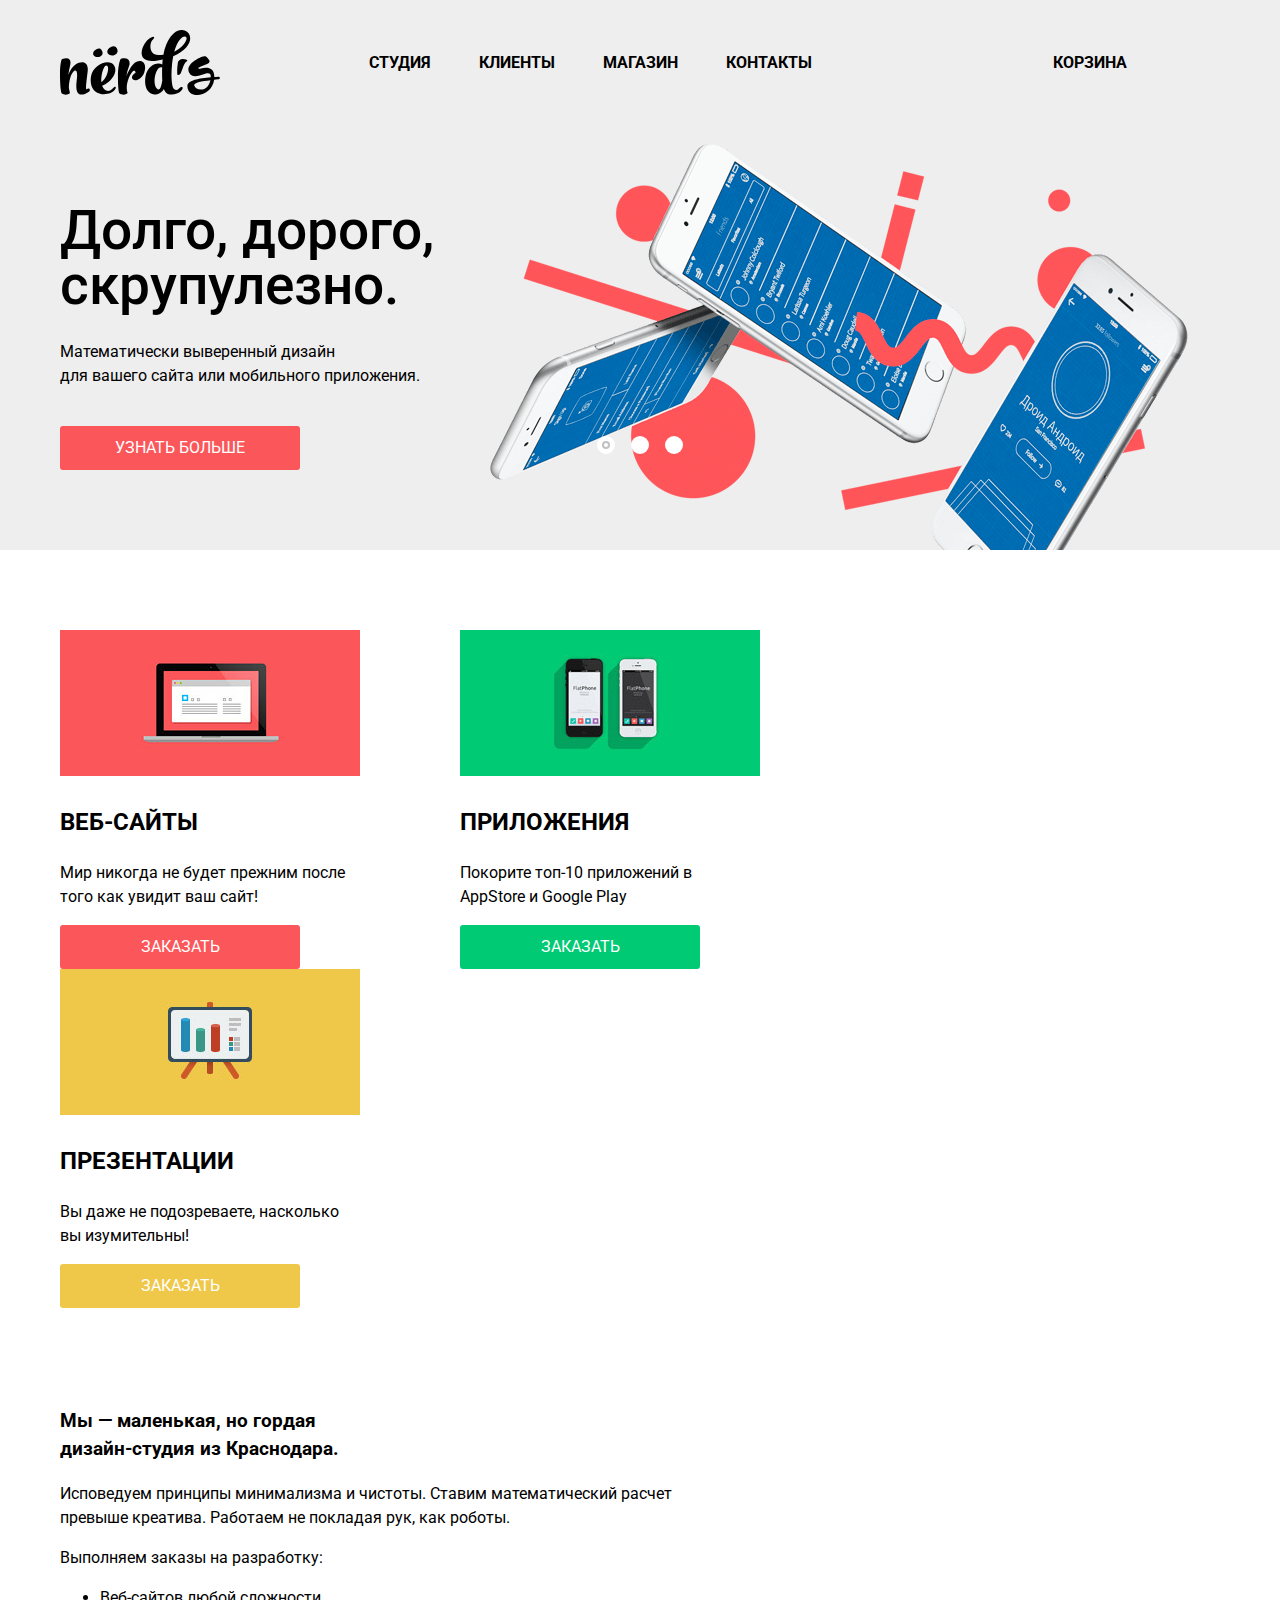
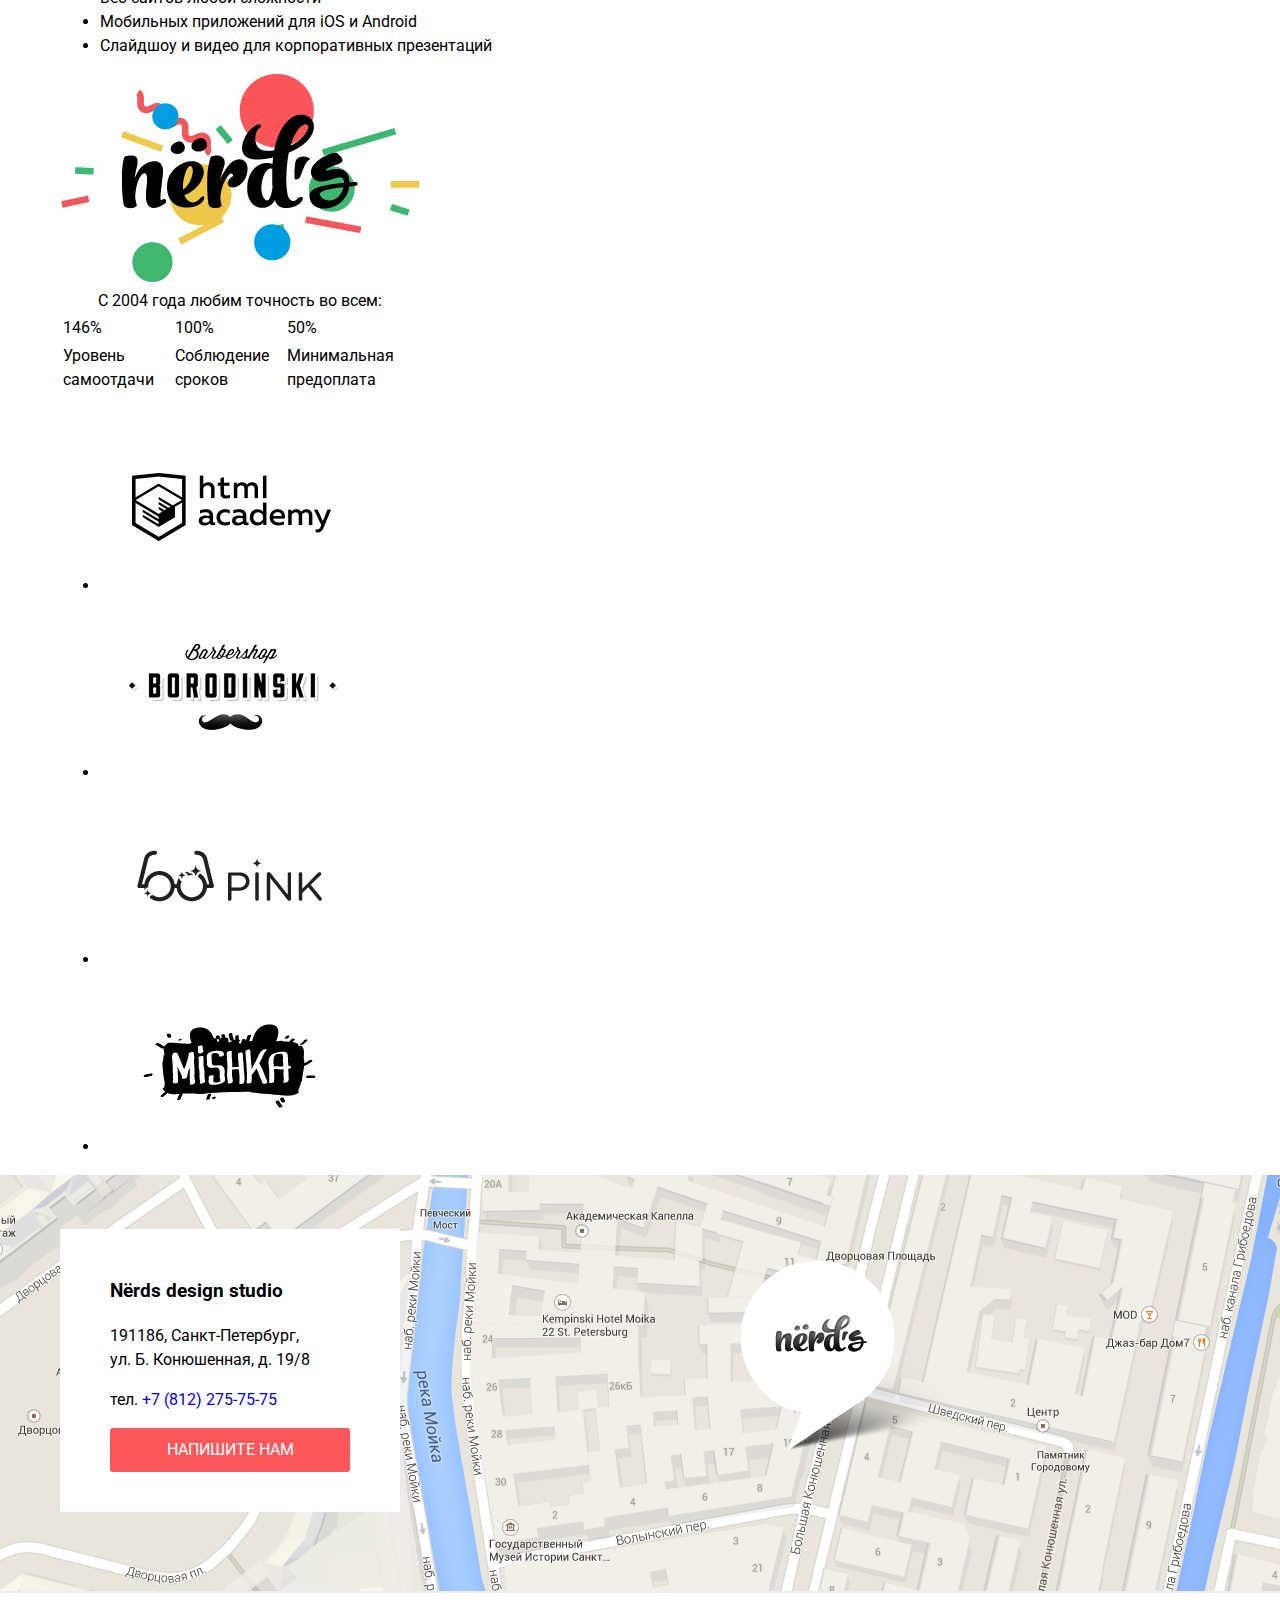
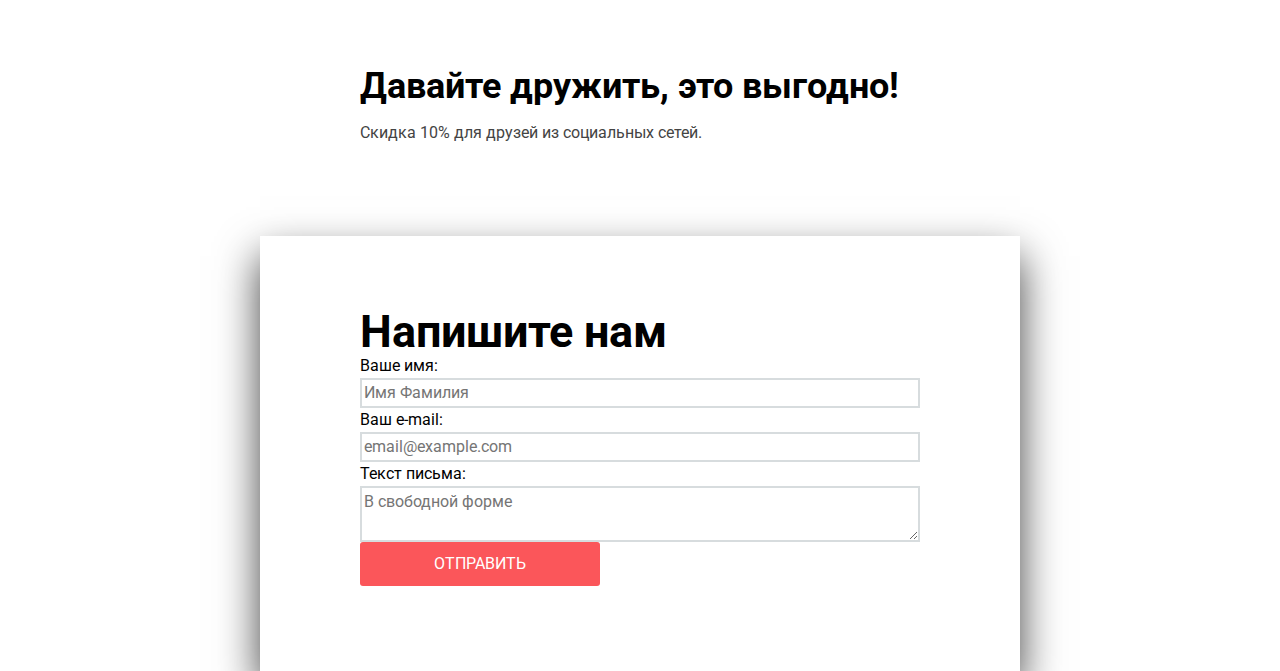
==== index.html @ 41a9b49c "Update index.html" ====
<!DOCTYPE html>
<html lang="ru">
<head>
	<meta charset="utf-8">
	<title>HTML Academy: Нёрдс</title>
	<link href="https://fonts.googleapis.com/css?family=Roboto:400,500,700&display=swap&subset=cyrillic" rel="stylesheet">
	<link href="css/normalize.css" rel="stylesheet">
	<link href="css/style.css" rel="stylesheet">
</head>
<body>
	<header class="main-header">
		<div class="container">
			<nav class="main-navigation">
				<a class="main-navigation-logo">
					<img src="img/icons/nerds-logo.svg" width="160" height="65" alt="Логотип Nёrds design studio">
				</a>
				<ul class="site-navigation">
					<li><a href="#">Студия</a></li>
					<li><a href="#">Клиенты</a></li>
					<li><a href="catalog.html">Магазин</a></li>
					<li><a href="#">Контакты</a></li>
				</ul>
				<ul class="user-navigation">
					<li class="basket"><a href="#">Корзина</a></li>
				</ul>
			</nav>
		</div>		
	</header>
	<section class="main-intro">
		<div class="container">
			<h2 class="visually-hidden">Преимущества</h2>
			<input class="visually-hidden" type="radio" id="product-1" name="toggle" checked>
        	<input class="visually-hidden" type="radio" id="product-2" name="toggle">
        	<input class="visually-hidden" type="radio" id="product-3" name="toggle">
			<div class="intro-controls">
          		<label class="intro-controls-item intro-controls-item--1" for="product-1">Первый</label>
          		<label class="intro-controls-item intro-controls-item--2" for="product-2">Второй</label>
          		<label class="intro-controls-item intro-controls-item--3" for="product-3">Третий</label>
        	</div>
      		<ul class="intro-list">        			
      			<li class="intro-item">
      				<h3>Долго, дорого,<br>скрупулезно.</h3>
            		<p>Математически выверенный дизайн<br> 
            		для вашего сайта или мобильного приложения.</p>
            		<a class="intro-item-button button" href="#">Узнать больше</a>          
          		</li>
          		<li class="intro-item">
            		<h3>Любим математику как никто другой</h3>
            		<p>Никакого креатива, только математические формулы для расчета идеальных пропорций.</p>
            		<a class="intro-item-button button" href="#">Узнать больше</a>
          		</li>
          		<li class="intro-item">
            		<h3>Только ночь,<br> 
            		только хардкор</h3>
            		<p>Работать днем, как все? Мы против этого.<br> Ближе к полуночи работа только начинается.</p>
            		<a class="intro-item-button button" href="#">Узнать больше</a>
          		</li>
          	</ul> 
      	</div>
	</section>
	<main class="main-container">
		<section class="catalog-services">
			<div class="container">				
				<div class="catalog-list">
					<article class="catalog-item">
						<a href="#" class="catalog-item-image"><img src="img/website.jpg" width="300" height="146" alt="Веб-сайты"> </a>
						<h3 class="catalog-item-title">Веб-сайты</h3>
						<p class="catalog-item-description">Мир никогда не будет прежним после того как увидит ваш сайт!</p>
						<a href="#" class="button catalog-button-first">Заказать</a>
					</article>
					<article class="catalog-item">
						<a href="#" class="catalog-item-image"><img src="img/program.jpg" width="300" height="146" alt="Приложения"> </a>
						<h3 class="catalog-item-title">Приложения</h3>
						<p class="catalog-item-description">Покорите топ-10 приложений в AppStore и Google Play</p>
						<a href="#" class="button catalog-button-second">Заказать</a>
					</article>
					<article class="catalog-item">
						<a href="#" class="catalog-item-image"><img src="img/presentation.jpg" width="300" height="146" alt="Презентации"> </a>
						<h3 class="catalog-item-title">Презентации</h3>
						<p class="catalog-item-description">Вы даже не подозреваете, насколько вы изумительны!</p>
						<a href="#" class="button catalog-button-third">Заказать</a>
					</article>
				</div>
			</div>
		</section>	
		<section class="about-company">
			<div class="about-container container">
				<div class="about-company-description">
					<h3>Мы — маленькая, но гордая<br>
					дизайн-студия из Краснодара.</h3>
					<p>Исповедуем принципы минимализма и чистоты. Ставим математический расчет превыше креатива. Работаем не покладая рук, как роботы.</p>
					<p>Выполняем заказы на разработку:</p>
					<ul>
						<li>Веб-сайтов любой сложности</li>
						<li>Мобильных приложений для iOS и Android</li>
						<li>Слайдшоу и видео для корпоративных презентаций</li>
					</ul>
				</div>
				<div class="about-company-innumbers">
					<img src="img/nerds-illustration.png" alt="nerds-logo" width="360" height="208">
					<table>
						<caption>C 2004 года любим точность во всем:</caption>
						<tr>
							<td>146%</td>
							<td>100%</td>
							<td>50%</td>
						</tr>
						<tr>
							<td>Уровень самоотдачи</td>
							<td>Соблюдение сроков</td>
							<td>Минимальная предоплата</td>
						</tr>
					</table>				
				</div>
			</div>			
		</section>	
		<section class="customers container">			
			<ul class="customers-list">
				<li><a href="https://htmlacademy.ru/intensive/htmlcss"><img src="img/htmlacademy-logo.png" alt="Логотип компании Htmlacademy" width="260" height="180"></a></li>
				<li><a href="#"><img src="img/borodinski-logo.png" alt="Логотип компании Borodinski" width="260" height="180"></a></li>
				<li><a href="#"><img src="img/pink-logo.png" alt="Логотип компании Pink" width="260" height="180"></a></li>
				<li><a href="#"><img src="img/mishka-logo.png" alt="Логотип компании Mishka" width="260" height="180"></a></li>				
			</ul>			
		</section>
		<section class="map">
			<div class="container">
				<div class="contacts">
					<h3>Nёrds design studio</h3>
					<p>191186, Санкт-Петербург, <br>
					ул. Б. Конюшенная, д. 19/8</p>
					<p>тел. <a href="tel:+78122757575">+7 (812) 275-75-75</a></p>
					<a href="#" class="button">Напишите нам</a>
				</div>
				<img class="map-marker" src="img/map-marker.png" width="231" height="190" alt="Указатель местоположения">
			</div>
		</section>
	</main>
	<footer class="main-footer container">
		<ul class="footer-social">
			<li><a class="social-button" href="#"><span class="visually-hidden">Вконтакте</span>
			<svg xmlns="http://www.w3.org/2000/svg" width="26" height="15" viewBox="0 0 26 15"><path fill="#FFF" d="M16.138 11.51c.956-.309 2.18 2.04 3.483 2.939.978.681 1.727.534 1.727.534l3.473-.05s1.815-.112.957-1.554c-.071-.12-.503-1.069-2.585-3.022-2.177-2.043-1.882-1.712.739-5.244 1.597-2.153 2.236-3.468 2.036-4.028-.192-.539-1.365-.399-1.365-.399L20.69.713c-.381.001-.704.119-.851.515-.003.004-.621 1.666-1.445 3.079-1.741 2.989-2.436 3.148-2.724 2.961-.661-.433-.494-1.737-.494-2.664 0-2.897.432-4.105-.846-4.417-.427-.104-.739-.172-1.828-.182-1.392-.021-2.574 0-3.244.329-.445.223-.786.712-.579.74.26.035.843.16 1.155.586.401.552.389 1.789.389 1.789s.229 3.411-.54 3.834c-.528.29-1.25-.302-2.803-3.016-.793-1.388-1.392-2.922-1.392-2.922s-.116-.285-.326-.441c-.25-.185-.6-.244-.6-.244L.848.684S.29.7.085.946c-.182.218-.015.668-.015.668s2.909 6.881 6.203 10.347c3.02 3.182 6.452 2.971 6.452 2.971h1.555s.469-.054.709-.312c.224-.24.214-.691.214-.691s-.031-2.109.935-2.419z"/></svg>
			</a></li>
			<li><a class="social-button" href="#"><span class="visually-hidden">Фейсбук</span>
			<svg xmlns="http://www.w3.org/2000/svg" width="12" height="22" viewBox="0 0 12 22"><path fill="#FFF" d="M12 4V0H8a4 4 0 0 0-4 4v4H0v4h4v10h4V12h4V8H8V4h4z"/></svg>
			</a></li>
			<li><a class="social-button" href="#"><span class="visually-hidden">Инстаграм</span>
			<svg xmlns="http://www.w3.org/2000/svg" width="21" height="21" viewBox="0 0 21 21"><path fill="#FFF" d="M18 0H3C1.35 0 0 1.35 0 3v15c0 1.65 1.35 3 3 3h15c1.65 0 3-1.35 3-3V3c0-1.65-1.35-3-3-3zm-7.5 7c1.93 0 3.5 1.57 3.5 3.5S12.43 14 10.5 14 7 12.43 7 10.5 8.57 7 10.5 7zM18 18H3V9h1.181A6.504 6.504 0 0 0 4 10.5a6.5 6.5 0 1 0 13 0 6.45 6.45 0 0 0-.181-1.5H18v9zm0-11h-4V3h4v4z"/></svg>
			</a></li>
		</ul>		
		<div class="footer-sale">
			<b>Давайте дружить, это выгодно!</b>
			<p>Скидка 10% для друзей из социальных сетей.</p>
		</div>
	</footer>
	<section class="modal">
			<div class="container">
			<h2>Напишите нам</h2>
			<form action="https://echo.htmlacademy.ru" method="post">
				<label for="name">Ваше имя:</label>
				<input type="text" name="name" id="name" placeholder="Имя Фамилия">
				<label for="email">Ваш e-mail:</label>
				<input type="email" name="email" id="email" placeholder="email@example.com">
				<label for="letter">Текст письма:</label><textarea placeholder="В свободной форме" name="letter" id="letter"></textarea>
				<button class="button" type="submit">Отправить</button>
			</form>	
			</div>			
		</section>
</body>
</html>
---- css/style.css ----
body {
	margin: 0;
	padding: 0;
	min-width: 1200px;

	font-family: "Roboto", Arial, sans-serif;
	font-size: 16px;
	line-height: 1.5;
	font-weight: 400;
	color: #000000;
}
a {
	text-decoration: none;
}
.main-header {
	line-height: 1.875;
	font-weight: 700;
	color: #000000;
	
	background-color: #eeeeee;
}
.site-navigation,
.user-navigation {
	list-style: none;
	text-transform: uppercase;
}
.site-navigation a,
.user-navigation a{
	color: #000000;
}
/*состояния для навигации*/
.site-navigation a[href]:hover,
.site-navigation a[href]:focus,
.user-navigation a[href]:hover,
.user-navigation a[href]:focus {
	color: #fb565a;
}
.site-navigation a[href]:active, 
.user-navigation a[href]:active {
	color: rgba(0, 0, 0, 0.3);
}
.site-navigation a {
	position: relative;
  	display: inline-block;
  	outline: none;
}
/*декоративный элемент для активного раздела*/
.active a::after {
	position: absolute;
  	top: 110%;
  	left: 0;
  	width: 100%;
  	height: 2px;
  	background-color: #fb565a;
  	content: "";
  	transition: opacity 0.3s, transform 0.3s;
}
.catalog-list {
	list-style: none;
}
.catalog-item {
	text-align: left;
}
.catalog-item h3 {
	font-size: 24px;
	line-height: 1.25;
	text-transform: uppercase;
}
.button {
	display: block;
  	width: 240px;
  	padding: 13px 0;

  	font-size: 16px;
  	line-height: 18px;
  	color: #ffffff;
  	text-transform: uppercase;
  	text-align: center;
  	text-decoration: none;
  	font-weight: 400;

  	background-color: #fb565a;
  	border-radius: 3px;
  	border: none;
  	color: #ffffff;	
}
.button:hover,
.button:focus {
	background-color: #e74246;
}
.button:active {
	background-color: #d7373b;
	color: rgba(255, 255, 255, 0.3);
	box-shadow: inset 0	3px 0 rgba(0, 0, 0, 0.1) inset;
}
.catalog-button-second {
	background-color: #00ca74;
}
.catalog-button-second:hover,
.catalog-button-second:focus {
	background-color: #00bc6c;
}
.catalog-button-second:active {
	background-color: #00aa62; 
	color: rgba(255, 255, 255, 0.3);
}
.catalog-button-third {
	background-color: #efc84a;
}
.catalog-button-third:hover,
.catalog-button-third:focus {
	background-color: #eab534;
}
.catalog-button-third:active {
	background-color: #e5a722;
	color: rgba(255, 255, 255, 0.3);
}
.filters-button {
	background-color: #eeeeee;
	color: #000000;
}
.filters-button:hover,
.filters-button:focus {
	background-color: #dfdfdf;
}
.filters-button:active {
	background-color: #d5d5d5;
	color: rgba(0, 0, 0, 0.3);
}
/* === блок modal === */
.modal input,
.modal textarea {
	font: inherit;
	background-color: transparent;
	border: 2px solid #d7dcde;
}
.modal input:hover,
.modal textarea:hover { 
	border-color: #b4b9bb;
}
.modal input:focus,
.modal textarea:focus {
	border-color: #000000;
	outline: none;	
}
.modal input:invalid,
.modal textarea:invalid {
	border-color: #e74246;
	color: #e74246;
}
.main-footer {
	color: #444444;
	background-color: #ffffff;
}
.footer-social li {
	list-style: none;
}
.footer-sale b {
	font-size: 36px;
	line-height: 1;
	color: #000000;
}
.filters h3 {
	font-size: 18px;
	line-height: 1.6;
	text-transform: uppercase;
	color: #000000;
}
.filters li {
	font-size: 16px;
	line-height: 1.25;
	list-style: none;
	color: #283136;
}
.catalog-product {
	padding-top: 50px;
	padding-bottom: 50px;
}
.catalog-product-item {
	text-align: left;
	position: relative;
	padding: 0;
	margin: 0;
}
.catalog-product-image::before {
	content: "";
	display: block;
	height: 40px;
	background-color: #e9e9e9;
	border-radius: 5px 5px 0 0;
}
.catalog-product-image::after {
	content: "";
	display: block;
	position: absolute;
	width: 14px;
	height: 14px;
	background-color: #ffffff;
	border-radius: 50%;
	top: 13px;
	left: 16px;
	box-shadow: 25px 0 0 0 #ffffff,
				50px 0 0 0 #ffffff;
}
.catalog-product-item{
	padding: 0;
	margin: 0;
	border: 0;
}
.catalog-product-image {
	margin-top: -1px;
}
.catalog-product-info {
	position: absolute;
	box-sizing: border-box;
	width: 100%;

	bottom: 7px;
	background-color: #eeeeee;

	z-index: 10;
	margin: 0;
	padding: 0;
}
.catalog-product-info {
	display: none;
}
.catalog-product-item:hover .catalog-product-info {
	display: block;
}
.catalog-product-item:hover .catalog-product-image::before {
	background-color: #4d4d4d;
}

.pagination-list {
	display: flex;
}
.pagination-list li{
	list-style: none;
}

.pagination-button a {
	font: inherit;
	color: #000000;
	background-color: #eeeeee;
	padding: 15px 20px;
	margin-right: 10px;
}
.pagination-button a:hover,
.pagination-button a:focus {
	background-color: #dfdfdf;
}
.pagination-button a:active {
	background-color: #d5d5d5;
	color: rgba(0, 0, 0, 0.3);
}
.pagination-active a {
	background-color: #ffffff;
	border: 3px solid #dbdbdb;
	padding: 12px 17px;
	margin-right: 10px;
}
.visually-hidden {
	position: absolute;
  	width: 1px;
  	height: 1px;
  	clip: rect(0, 0, 0, 0);
}
/*сетка*/
.container {
	width: 1200px;
	margin: 0 auto;
	padding: 0 20px;
	box-sizing: border-box;
}
.main-navigation-logo {
	height: 65px;
	width: 160px;
}
.main-navigation {
	display: flex;
	flex-direction: row;
	padding: 0;
	justify-content: space-between;
	padding-bottom: 30px;
	padding-top: 30px;
}
.site-navigation {
	display: flex;
	flex-direction: row;
	padding: 0;
	margin: 0 auto;
	justify-content: center;
	align-items: center;
	width: 640px;	
	flex-wrap: wrap;
}
.site-navigation li {
	padding-right: 48px;
}
.site-navigation li:last-child {
	padding-right: 0;
}
.user-navigation {
	display: flex;
	width: 160px;
	padding: 0;
	margin: 0 auto;
	justify-content: center;
	align-items: center;	
	flex-wrap: wrap;
}
.catalog-services {
	padding-top: 80px;
	padding-bottom: 80px;	
}
.catalog-list {
	display: flex;
	margin: 0;
	padding: 0;
	justify-content: left;
	flex-wrap: wrap;
}
.catalog-item {
	width: 300px;
	margin-right: 100px;
}
.catalog-list li:last-child {
	margin-right: 0;
}
.modal .container{
	display: flex;
	flex-direction: column;
	padding: 0;
	width: 760px;
	padding-top: 73px;
	padding-right: 100px;
	padding-bottom: 85px;
	padding-left: 100px;
	box-shadow: 0 20px 40px rgba(0, 0, 0, 0.75);
}
.modal h2 {
	margin: 0;
	font-size: 45px;
	color: #000000;
	line-height: 45px;
}
.modal form {
	display: flex;
	flex-direction: column;
}
.main-footer {
	display: flex;
}
.footer-social {
	padding: 0;
	margin: 0;
	display: flex;
	justify-content: center;
	align-items: center;
	width: 300px;
}
.footer-social li {
	margin-right: auto; 
}
.footer-sale {
	width: 760px;
	vertical-align: center;
	padding-top: 75px;
	padding-bottom: 75px;	
}
.intro {
	display: flex;
	justify-content: center;
}
/*каталог сетка*/
.catalog-columns {
	display: flex;
	justify-content: space-between;
}
.filters {
	width: 260px;
}
.catalog-product {
	width: 760px;
}
.catalog-product-list {
	display: flex;
	flex-wrap: wrap;
	margin: 0;
	padding: 0;
}
.catalog-product-item {
	width: 360px;
	margin-bottom: 35px;
	margin-right: 40px;
}
.catalog-product-item:nth-child(2n) {
  margin-right: 0;
}
.pagination-list {
	padding: 0;
	margin: 0;

	list-style: none;
}
/*слайды*/
.main-intro {
  	position: relative;

  	background-color: #eeeeee;
}
.intro-controls {
  	position: absolute;
  	left: 50%;
  	bottom: 104px;
  	z-index: 100;
  
  	width: 160px;
  	height: 18px;

  	text-align: center;
  	font-size: 0;
  	transform: translateX(-50%);
}
.intro-controls label {
  position: relative;
  
  display: inline-block;
  width: 18px;
  height: 18px;
  padding: 8px;
  
  border-radius: 50%;
  cursor: pointer;
}
.intro-controls label::after {
  content: "";
  
  position: absolute;
  top: 8px;
  left: 8px;
  z-index: 1;
  
  width: 18px;
  height: 18px;
  
  background: #ffffff;
  
  border-radius: 50%;
}

.intro-list {
  	margin: 0;
  	padding: 0;
  
  	list-style: none;
}
.intro-item {
  	display: none;
  	padding: 78px 0 80px 0;
}
.intro-item:nth-child(1) {
	background-image: url("../img/slide1.png");
  	background-repeat: no-repeat;
  	background-position: 93% 18px;
}
.intro-item:nth-child(2) {
  background-image: url("../img/slide2.png");
  background-repeat: no-repeat;
  background-position: 100% 0;
}

.intro-item:nth-child(3) {
  background-image: url("../img/slide3.png");
  background-repeat: no-repeat;
  background-position: 100% 20px;
}
#product-1:checked ~ .intro-list .intro-item:nth-child(1) {
  display: block;
}

#product-2:checked ~ .intro-list .intro-item:nth-child(2) {
  display: block;
}

#product-3:checked ~ .intro-list .intro-item:nth-child(3) {
  display: block;
}

#product-1:checked ~ .intro-controls .intro-controls-item--1::before,
#product-2:checked ~ .intro-controls .intro-controls-item--2::before,
#product-3:checked ~ .intro-controls .intro-controls-item--3::before {
  content: "";
  position: absolute;
  left: 50%;
  top: 50%;
  z-index: 2;
  width: 4px;
  height: 4px;
  margin: -4px;
  background-color: inherit;
  border: 2px solid #c1c1c1;
  border-radius: 50%;
}

.intro-item h3 {
	max-width: 600px;
  	margin: 0;
  	margin-bottom: 27px;

  	font-size: 55px;
  	line-height: 1;
  	font-weight: 500;
}
.intro-item p {
	font-weight: 400;
  	max-width: 430px;
  	margin: 0;
  	margin-bottom: 38px;
}

.company-columns {
	display: flex;
	justify-content: space-between;

}
.about-company-description {
	width: 660px;
}
.about-company-innumbers {
	width: 360px;
}
.customers .container {
	display: flex;
	justify-content: space-between;
}
.map {
	min-height: 418px;
	margin: 0 auto;
	padding: 0 0;
	box-sizing: border-box;
	background-color: #eeeeee;
	background-image: url("../img/map.png");
	background-repeat: no-repeat;
	background-position: top center;
}
.map .container {
	position: relative;
}
.contacts {
	position: absolute;
	background-color: #ffffff;
	top: 54px;
	padding: 30px 50px 40px 50px;	
}
.map-marker {
	position: absolute;
	top: 85px;
	left: 700px;
}
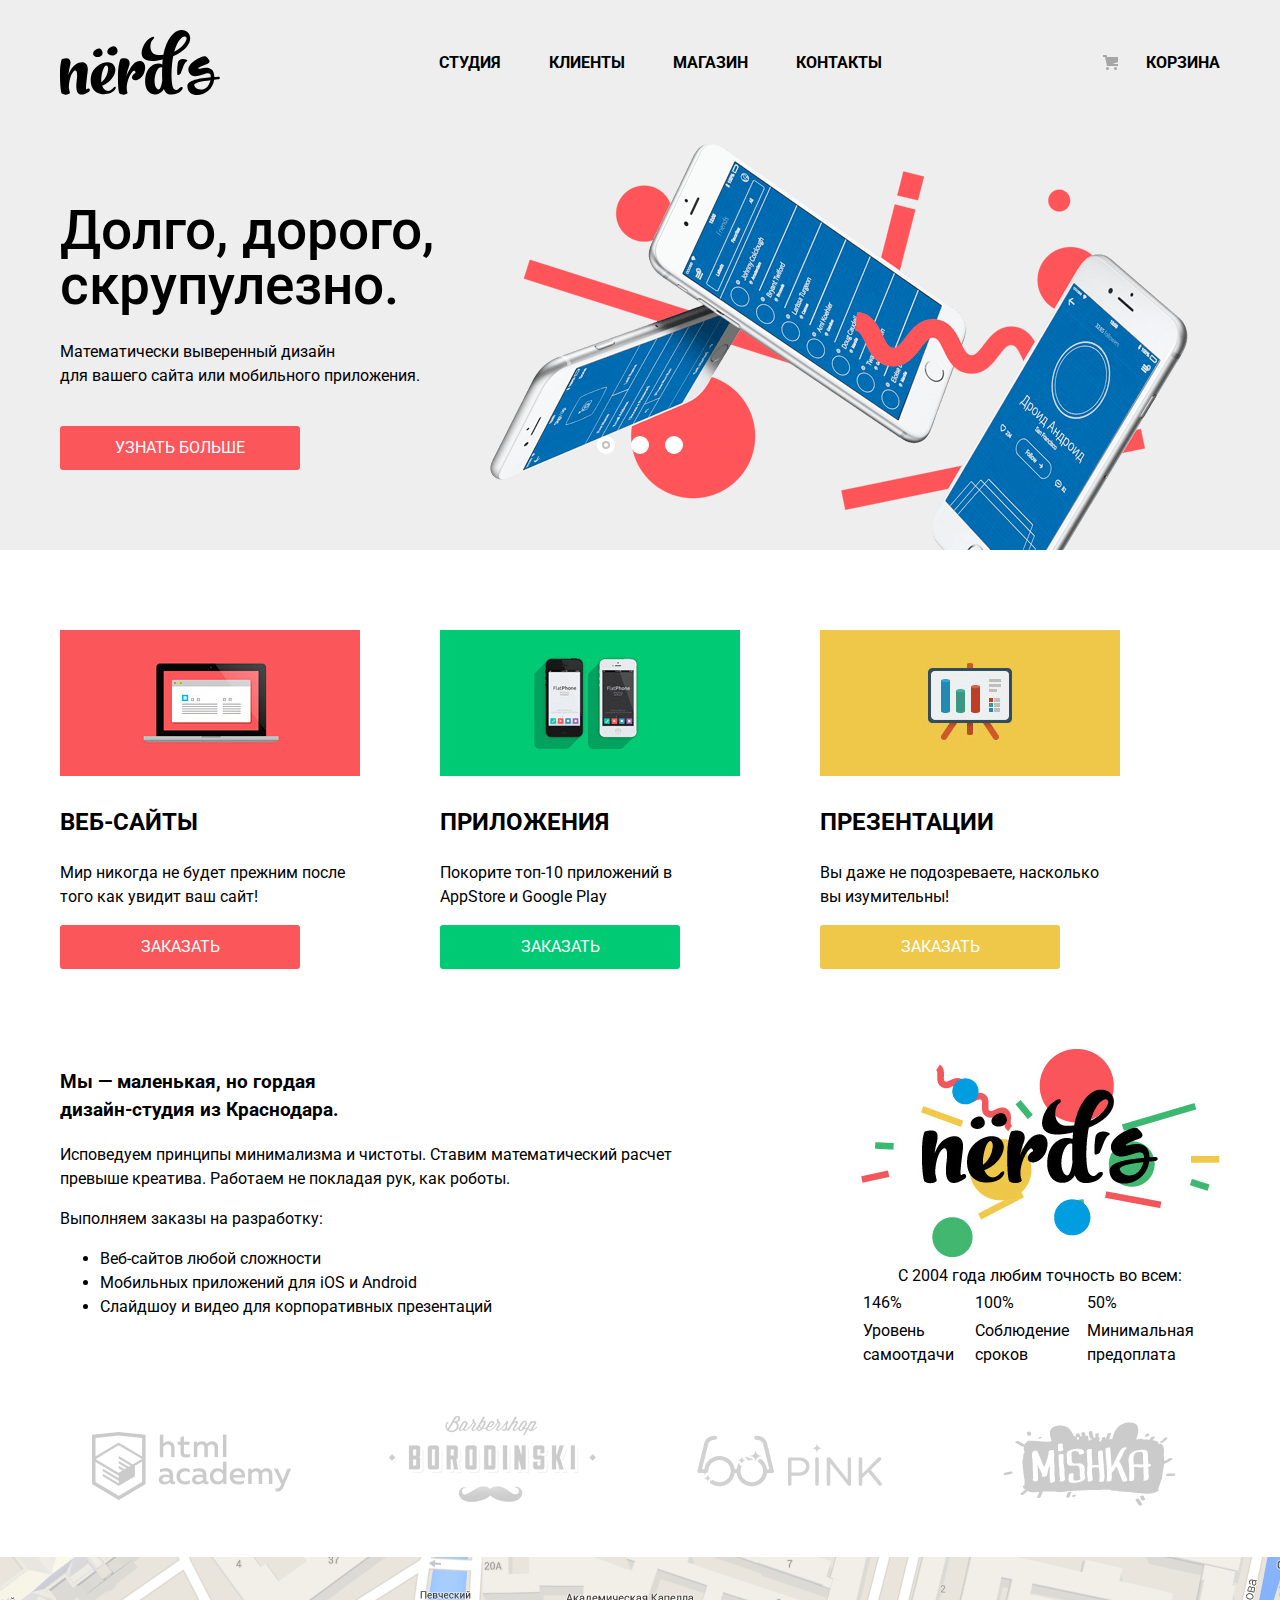
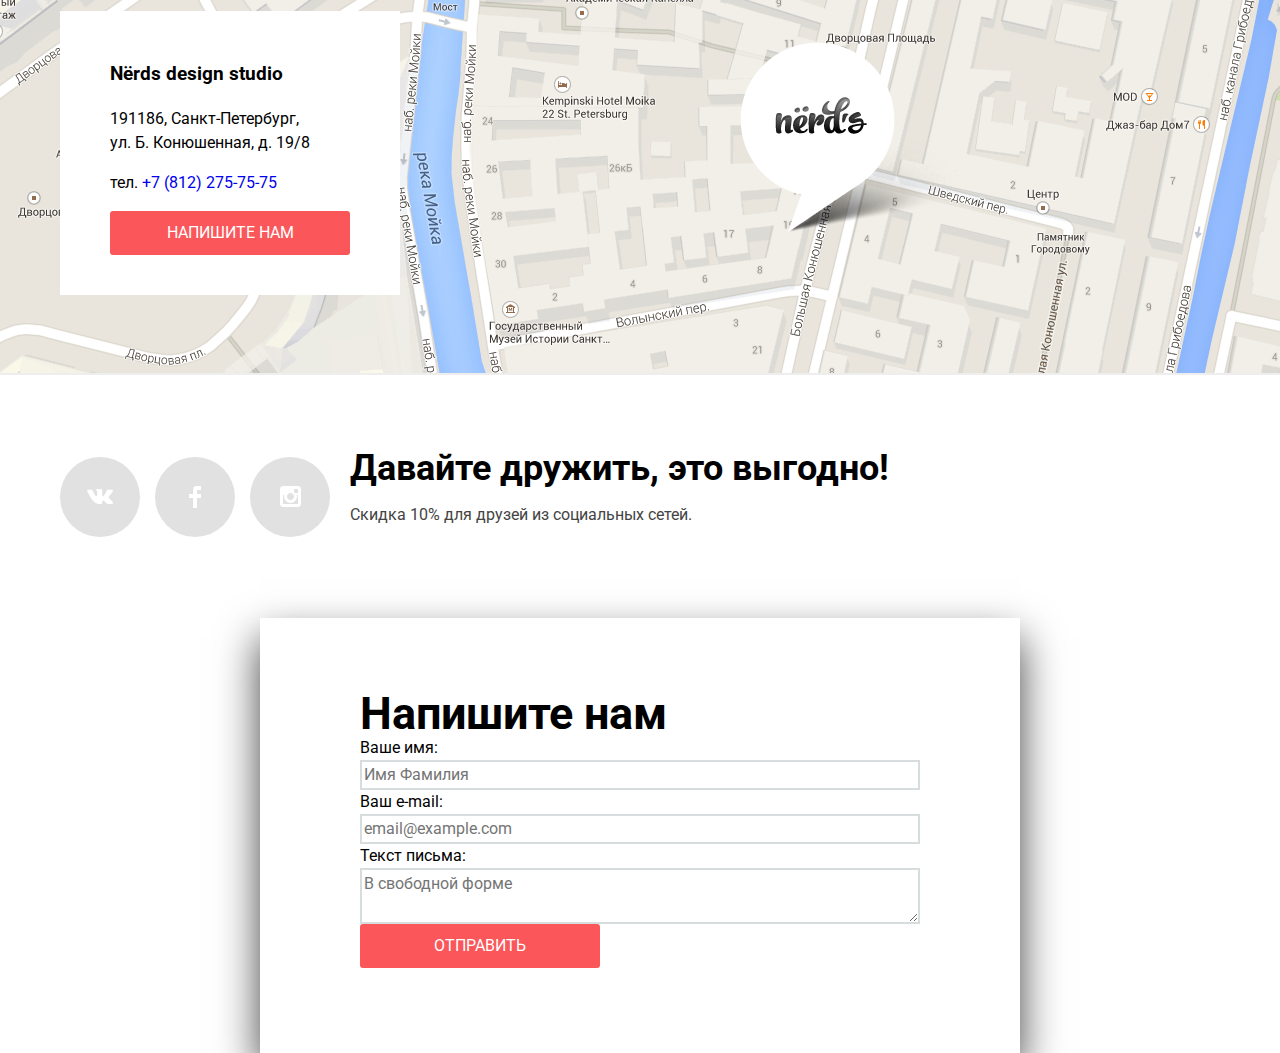
==== commit 71996484: "Update index.html" ====
--- a/index.html
+++ b/index.html
@@ -21,7 +21,7 @@
 					<li><a href="#">Контакты</a></li>
 				</ul>
 				<ul class="user-navigation">
-					<li class="basket"><a href="#">Корзина</a></li>
+					<li><a class="basket" href="#">Корзина</a></li>
 				</ul>
 			</nav>
 		</div>		
@@ -116,10 +116,10 @@
 		</section>	
 		<section class="customers container">			
 			<ul class="customers-list">
-				<li><a href="https://htmlacademy.ru/intensive/htmlcss"><img src="img/htmlacademy-logo.png" alt="Логотип компании Htmlacademy" width="260" height="180"></a></li>
-				<li><a href="#"><img src="img/borodinski-logo.png" alt="Логотип компании Borodinski" width="260" height="180"></a></li>
-				<li><a href="#"><img src="img/pink-logo.png" alt="Логотип компании Pink" width="260" height="180"></a></li>
-				<li><a href="#"><img src="img/mishka-logo.png" alt="Логотип компании Mishka" width="260" height="180"></a></li>				
+				<li><a class="customers-item" href="https://htmlacademy.ru/intensive/htmlcss"><img src="img/htmlacademy-logo.png" alt="Логотип компании Htmlacademy" width="260" height="180"></a></li>
+				<li><a class="customers-item" href="#"><img src="img/borodinski-logo.png" alt="Логотип компании Borodinski" width="260" height="180"></a></li>
+				<li><a class="customers-item" href="#"><img src="img/pink-logo.png" alt="Логотип компании Pink" width="260" height="180"></a></li>
+				<li><a class="customers-item" href="#"><img src="img/mishka-logo.png" alt="Логотип компании Mishka" width="260" height="180"></a></li>				
 			</ul>			
 		</section>
 		<section class="map">
--- a/css/style.css
+++ b/css/style.css
@@ -12,6 +12,28 @@
 a {
 	text-decoration: none;
 }
+img {
+	max-width: 100%;
+	height: auto;
+}
+.visually-hidden:not(:focus):not(:active),
+input[type="checkbox"].visually-hidden,
+input[type="radio"].visually-hidden {
+  	position: absolute;
+
+  	width: 1px;
+  	height: 1px;
+  	margin: -1px;
+  	border: 0;
+  	padding: 0;
+
+  	white-space: nowrap;
+
+  	clip-path: inset(100%);
+  	clip: rect(0 0 0 0);
+  	overflow: hidden;
+}
+/* == шапка == */
 .main-header {
 	line-height: 1.875;
 	font-weight: 700;
@@ -28,7 +50,6 @@
 .user-navigation a{
 	color: #000000;
 }
-/*состояния для навигации*/
 .site-navigation a[href]:hover,
 .site-navigation a[href]:focus,
 .user-navigation a[href]:hover,
@@ -55,9 +76,72 @@
   	content: "";
   	transition: opacity 0.3s, transform 0.3s;
 }
-.catalog-list {
-	list-style: none;
-}
+.main-navigation-logo {
+	height: 65px;
+	width: 160px;
+}
+.main-navigation-logo:focus img,
+.main-navigation-logo:hover img {
+	opacity: 0.8;
+}
+.main-navigation-logo:active img {
+	opacity: 0.3;
+}
+.main-navigation {
+	display: flex;
+	flex-direction: row;
+	padding: 0;
+	justify-content: space-between;
+	padding-bottom: 30px;
+	padding-top: 30px;
+}
+.site-navigation {
+	display: flex;
+	flex-direction: row;
+	padding: 0;
+	margin: 0 auto;
+	justify-content: center;
+	align-items: center;
+	width: 640px;	
+	flex-wrap: wrap;
+}
+.site-navigation li {
+	padding-right: 48px;
+}
+.site-navigation li:last-child {
+	padding-right: 0;
+}
+.user-navigation {
+	display: flex;
+	max-width: 160px;
+	padding: 0;
+	justify-content: center;
+	align-items: center;	
+	flex-wrap: wrap;
+}
+
+.user-navigation .basket {
+	position: relative;
+	padding-left: 45px;
+}
+.basket::before {
+	content: "";
+
+	position: absolute;
+	top: 2px;
+	left: 2px;
+
+	width: 15px;
+	height: 15px;
+
+	background-image: url("../img/icons/cart-icon.svg");
+	background-repeat: no-repeat;
+	background-position: 0 0;
+}
+
+
+
+
 .catalog-item {
 	text-align: left;
 }
@@ -115,6 +199,103 @@
 	background-color: #e5a722;
 	color: rgba(255, 255, 255, 0.3);
 }
+
+/*фильтры*/
+.filters {
+	width: 260px;
+}
+.filter-item {
+  	margin: 0;
+  	padding: 0;
+  
+  	border: none;
+}
+.range-filter {
+  	width: 260px;
+  	margin-top: 49px;
+}
+.filter-item legend {
+  	font-size: 18px;
+  	line-height: 24px;
+  	text-transform: uppercase;
+  	font-weight: 700;
+}
+.range-controls {
+	position: relative;
+
+  	height: 41px;
+  	margin-bottom: 15px;
+  	padding-top: 39px;
+  	padding-right: 20px;
+  	padding-left: 20px;
+  	background-color: #f1f1f1;
+  
+  	border-radius: 5px;
+}
+.range-controls .scale {
+  	height: 2px;
+
+  	background: #d7dcde;
+}
+.range-controls .bar {
+  	width: 70%;
+  	height: 2px;
+
+  	background: #00ca74;
+}
+.range-controls .toggle {
+	position: absolute;
+  	top: 31px;
+  	left: 0;
+  	width: 4px;
+  	height: 4px;
+  	padding: 0;
+
+  	border: 8px solid #ffffff;
+  	background-color: #ababab;
+  	box-shadow: 0 2px 1px 0 #cfcfcf;
+  	border-radius: 50%;
+  	cursor: pointer;
+}
+.range-controls .toggle-min {
+  	left: 18px;
+}
+.range-controls .toggle-max {
+  	left: 160px;
+}
+.price-controls {
+  	font-size: 0;
+}
+.price-controls label {
+  	display: inline-block;
+  	width: 50%;
+
+  	font-size: 16px;
+  	text-transform: uppercase;
+}
+.price-controls input {
+	width: 60px;
+  	padding: 8px 10px;
+  	margin-left: 10px;
+
+  	font-family: "Roboto", Arial, sans-serif;
+  	font-size: 16px;
+  	text-align: center;
+  	color: #283136;
+
+  	border: none;
+  	border-radius: 5px;
+  	background: #f1f1f1;
+}
+.max-price {
+  	text-align: right;
+}
+.filters li {
+	font-size: 16px;
+	line-height: 1.25;
+	list-style: none;
+	color: #283136;
+}
 .filters-button {
 	background-color: #eeeeee;
 	color: #000000;
@@ -152,26 +333,17 @@
 	color: #444444;
 	background-color: #ffffff;
 }
-.footer-social li {
-	list-style: none;
-}
+
 .footer-sale b {
 	font-size: 36px;
 	line-height: 1;
 	color: #000000;
 }
-.filters h3 {
-	font-size: 18px;
-	line-height: 1.6;
-	text-transform: uppercase;
-	color: #000000;
-}
-.filters li {
-	font-size: 16px;
-	line-height: 1.25;
-	list-style: none;
-	color: #283136;
-}
+
+
+
+
+
 .catalog-product {
 	padding-top: 50px;
 	padding-bottom: 50px;
@@ -181,6 +353,28 @@
 	position: relative;
 	padding: 0;
 	margin: 0;
+}
+
+.catalog-product-item{
+	padding: 0;
+	margin: 0;
+	border: 0;
+}
+.catalog-product-info {
+	position: absolute;
+	box-sizing: border-box;
+	width: 100%;
+
+	bottom: 7px;
+	background-color: #eeeeee;
+
+	z-index: 1;
+	margin: 0;
+	padding: 0;
+}
+.catalog-product-image {
+	display: block;
+	z-index: 2;
 }
 .catalog-product-image::before {
 	content: "";
@@ -202,29 +396,6 @@
 	box-shadow: 25px 0 0 0 #ffffff,
 				50px 0 0 0 #ffffff;
 }
-.catalog-product-item{
-	padding: 0;
-	margin: 0;
-	border: 0;
-}
-.catalog-product-image {
-	margin-top: -1px;
-}
-.catalog-product-info {
-	position: absolute;
-	box-sizing: border-box;
-	width: 100%;
-
-	bottom: 7px;
-	background-color: #eeeeee;
-
-	z-index: 10;
-	margin: 0;
-	padding: 0;
-}
-.catalog-product-info {
-	display: none;
-}
 .catalog-product-item:hover .catalog-product-info {
 	display: block;
 }
@@ -235,7 +406,7 @@
 .pagination-list {
 	display: flex;
 }
-.pagination-list li{
+.pagination-list li {
 	list-style: none;
 }
 
@@ -260,12 +431,6 @@
 	padding: 12px 17px;
 	margin-right: 10px;
 }
-.visually-hidden {
-	position: absolute;
-  	width: 1px;
-  	height: 1px;
-  	clip: rect(0, 0, 0, 0);
-}
 /*сетка*/
 .container {
 	width: 1200px;
@@ -273,43 +438,7 @@
 	padding: 0 20px;
 	box-sizing: border-box;
 }
-.main-navigation-logo {
-	height: 65px;
-	width: 160px;
-}
-.main-navigation {
-	display: flex;
-	flex-direction: row;
-	padding: 0;
-	justify-content: space-between;
-	padding-bottom: 30px;
-	padding-top: 30px;
-}
-.site-navigation {
-	display: flex;
-	flex-direction: row;
-	padding: 0;
-	margin: 0 auto;
-	justify-content: center;
-	align-items: center;
-	width: 640px;	
-	flex-wrap: wrap;
-}
-.site-navigation li {
-	padding-right: 48px;
-}
-.site-navigation li:last-child {
-	padding-right: 0;
-}
-.user-navigation {
-	display: flex;
-	width: 160px;
-	padding: 0;
-	margin: 0 auto;
-	justify-content: center;
-	align-items: center;	
-	flex-wrap: wrap;
-}
+
 .catalog-services {
 	padding-top: 80px;
 	padding-bottom: 80px;	
@@ -323,12 +452,12 @@
 }
 .catalog-item {
 	width: 300px;
-	margin-right: 100px;
+	margin-right: 80px;
 }
 .catalog-list li:last-child {
 	margin-right: 0;
 }
-.modal .container{
+.modal .container {
 	display: flex;
 	flex-direction: column;
 	padding: 0;
@@ -352,16 +481,27 @@
 .main-footer {
 	display: flex;
 }
+/*социальные кнопки*/
+.footer-social li {
+	list-style: none;
+}
 .footer-social {
 	padding: 0;
 	margin: 0;
 	display: flex;
-	justify-content: center;
+	justify-content: space-between;
 	align-items: center;
-	width: 300px;
-}
-.footer-social li {
-	margin-right: auto; 
+	width: 270px;
+	margin-right: 20px;
+}
+.social-button {
+	display: flex;
+	width: 80px;
+	height: 80px;
+	background-color: #e1e1e1;
+	align-items: center;
+  	justify-content: center;
+	border-radius: 50%;
 }
 .footer-sale {
 	width: 760px;
@@ -369,6 +509,18 @@
 	padding-top: 75px;
 	padding-bottom: 75px;	
 }
+.social-button:hover,
+.social-button:focus {
+	background-color: #e74246;
+}
+.social-button:active {
+	background-color: rgba(215, 55, 59);
+	box-shadow: inset 0	3px 0 rgba(0, 0, 0, 0.1);
+}
+.social-button:active svg {
+	opacity: 0.3;
+}
+
 .intro {
 	display: flex;
 	justify-content: center;
@@ -378,9 +530,7 @@
 	display: flex;
 	justify-content: space-between;
 }
-.filters {
-	width: 260px;
-}
+
 .catalog-product {
 	width: 760px;
 }
@@ -519,11 +669,9 @@
   	margin: 0;
   	margin-bottom: 38px;
 }
-
-.company-columns {
+.about-container {
 	display: flex;
 	justify-content: space-between;
-
 }
 .about-company-description {
 	width: 660px;
@@ -531,10 +679,25 @@
 .about-company-innumbers {
 	width: 360px;
 }
-.customers .container {
+.customers-list {
 	display: flex;
 	justify-content: space-between;
-}
+	margin: 0;
+	padding: 0;
+	list-style: none;
+}
+.customers-item img {
+	opacity: 0.2;
+}
+.customers-item:hover img,
+.customers-item:focus img {
+	opacity: 1;
+}
+.customers-item:active img {
+	opacity: 0.1;
+}
+
+
 .map {
 	min-height: 418px;
 	margin: 0 auto;
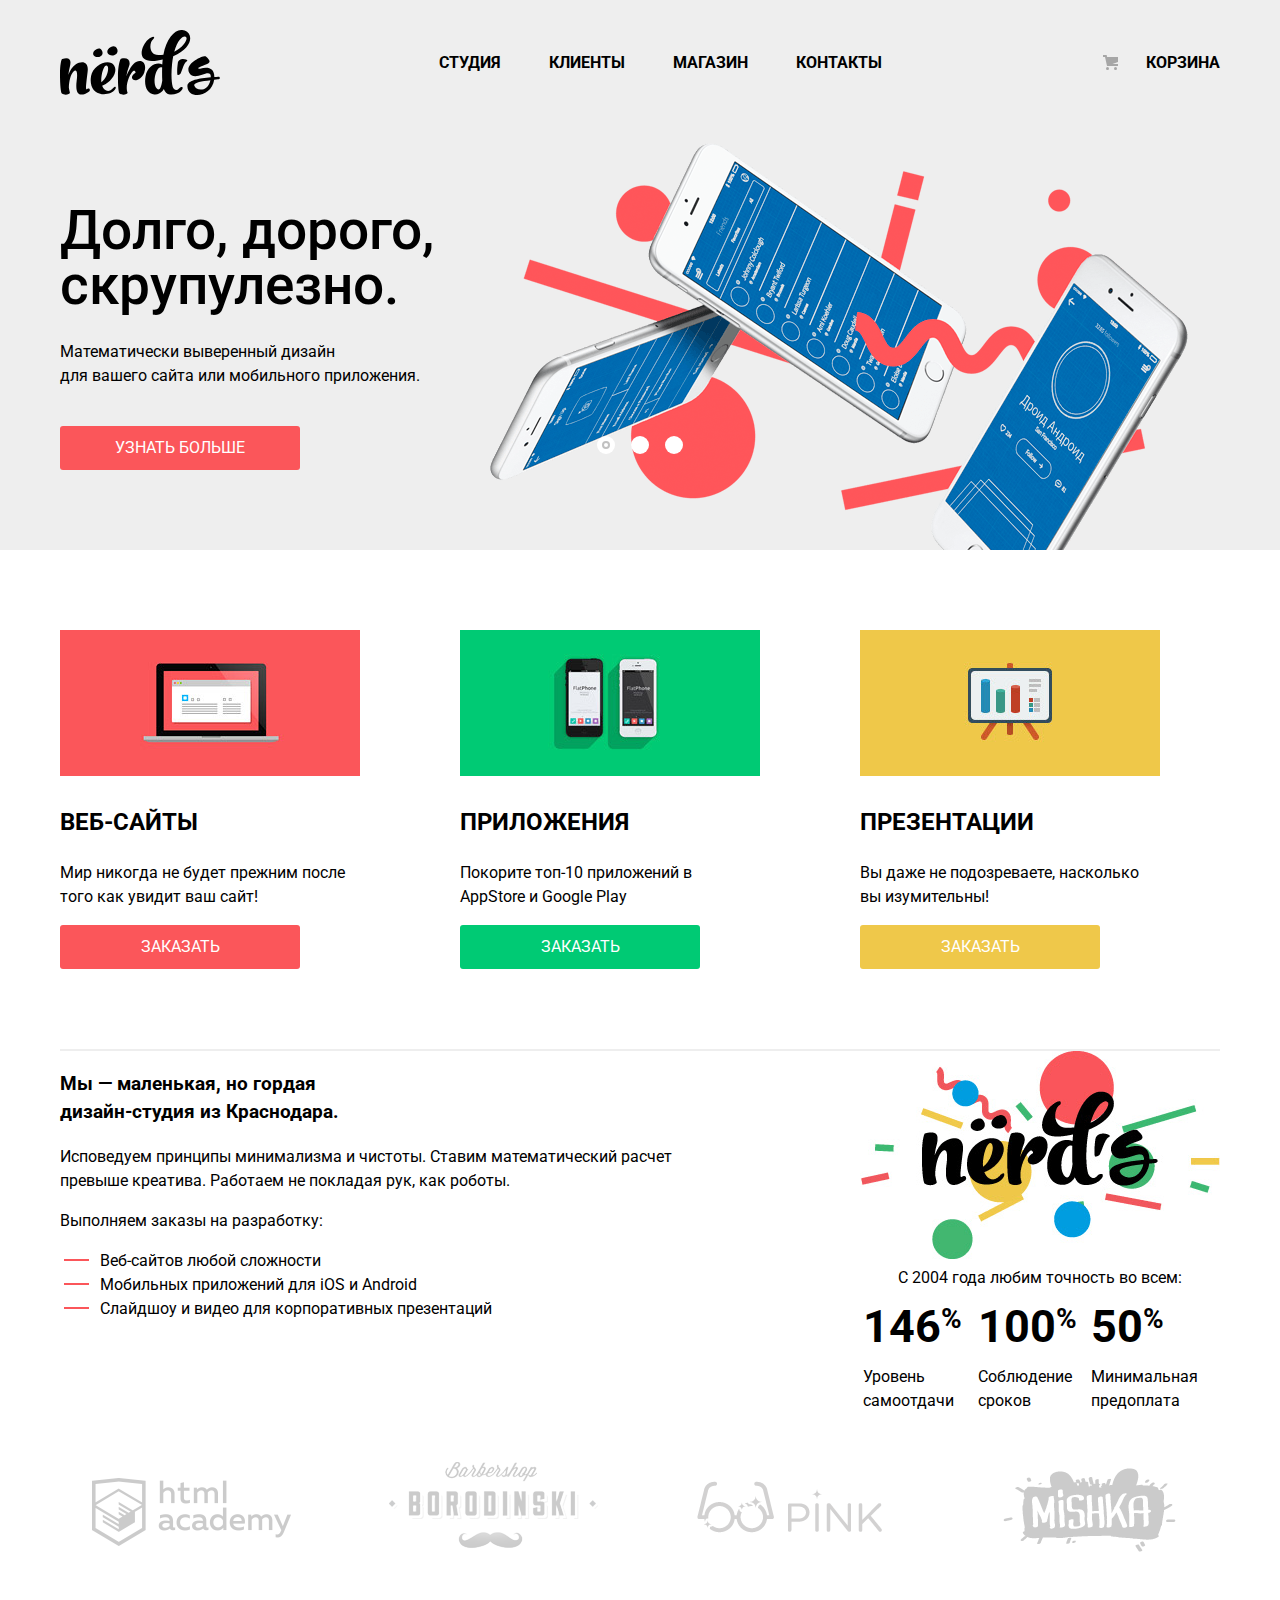
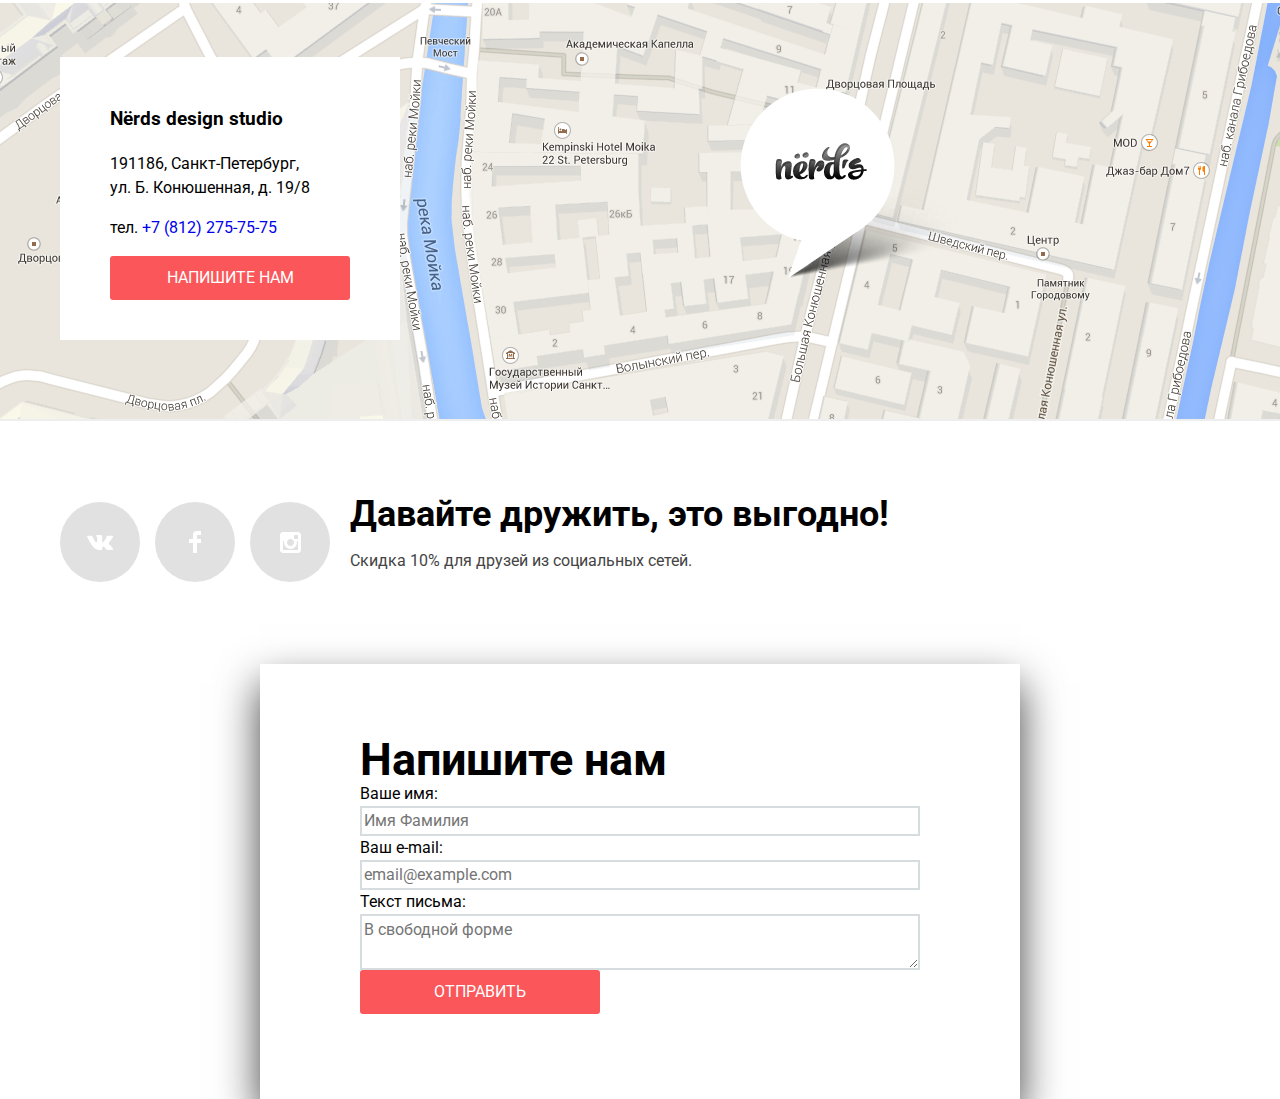
==== commit 889b3770: "Update index.html" ====
--- a/index.html
+++ b/index.html
@@ -59,29 +59,27 @@
       	</div>
 	</section>
 	<main class="main-container">
-		<section class="catalog-services">
-			<div class="container">				
-				<div class="catalog-list">
-					<article class="catalog-item">
-						<a href="#" class="catalog-item-image"><img src="img/website.jpg" width="300" height="146" alt="Веб-сайты"> </a>
-						<h3 class="catalog-item-title">Веб-сайты</h3>
-						<p class="catalog-item-description">Мир никогда не будет прежним после того как увидит ваш сайт!</p>
-						<a href="#" class="button catalog-button-first">Заказать</a>
-					</article>
-					<article class="catalog-item">
-						<a href="#" class="catalog-item-image"><img src="img/program.jpg" width="300" height="146" alt="Приложения"> </a>
-						<h3 class="catalog-item-title">Приложения</h3>
-						<p class="catalog-item-description">Покорите топ-10 приложений в AppStore и Google Play</p>
-						<a href="#" class="button catalog-button-second">Заказать</a>
-					</article>
-					<article class="catalog-item">
-						<a href="#" class="catalog-item-image"><img src="img/presentation.jpg" width="300" height="146" alt="Презентации"> </a>
-						<h3 class="catalog-item-title">Презентации</h3>
-						<p class="catalog-item-description">Вы даже не подозреваете, насколько вы изумительны!</p>
-						<a href="#" class="button catalog-button-third">Заказать</a>
-					</article>
-				</div>
-			</div>
+		<section class="catalog-services container">					
+			<div class="catalog-list">
+				<article class="catalog-item">
+					<a href="#" class="catalog-item-image"><img src="img/website.jpg" width="300" height="146" alt="Веб-сайты"> </a>
+					<h3 class="catalog-item-title">Веб-сайты</h3>
+					<p class="catalog-item-description">Мир никогда не будет прежним после того как увидит ваш сайт!</p>
+					<a href="#" class="button catalog-button-first">Заказать</a>
+				</article>
+				<article class="catalog-item">
+					<a href="#" class="catalog-item-image"><img src="img/program.jpg" width="300" height="146" alt="Приложения"> </a>
+					<h3 class="catalog-item-title">Приложения</h3>
+					<p class="catalog-item-description">Покорите топ-10 приложений в AppStore и Google Play</p>
+					<a href="#" class="button catalog-button-second">Заказать</a>
+				</article>
+				<article class="catalog-item">
+					<a href="#" class="catalog-item-image"><img src="img/presentation.jpg" width="300" height="146" alt="Презентации"> </a>
+					<h3 class="catalog-item-title">Презентации</h3>
+					<p class="catalog-item-description">Вы даже не подозреваете, насколько вы изумительны!</p>
+					<a href="#" class="button catalog-button-third">Заказать</a>
+				</article>
+			</div>			
 		</section>	
 		<section class="about-company">
 			<div class="about-container container">
@@ -101,9 +99,9 @@
 					<table>
 						<caption>C 2004 года любим точность во всем:</caption>
 						<tr>
-							<td>146%</td>
-							<td>100%</td>
-							<td>50%</td>
+							<td class="company-statistics">146<sup>%</sup></td>
+							<td class="company-statistics">100<sup>%</sup></td>
+							<td class="company-statistics">50<sup>%</sup></td>
 						</tr>
 						<tr>
 							<td>Уровень самоотдачи</td>
--- a/css/style.css
+++ b/css/style.css
@@ -175,7 +175,7 @@
 .button:active {
 	background-color: #d7373b;
 	color: rgba(255, 255, 255, 0.3);
-	box-shadow: inset 0	3px 0 rgba(0, 0, 0, 0.1) inset;
+	box-shadow: inset 0	3px 0 rgba(0, 0, 0, 0.1);
 }
 .catalog-button-second {
 	background-color: #00ca74;
@@ -438,25 +438,50 @@
 	padding: 0 20px;
 	box-sizing: border-box;
 }
-
-.catalog-services {
-	padding-top: 80px;
-	padding-bottom: 80px;	
-}
 .catalog-list {
 	display: flex;
 	margin: 0;
 	padding: 0;
 	justify-content: left;
 	flex-wrap: wrap;
+	border-bottom: 2px solid #eeeeee;
+	padding-top: 40px;
+	padding-bottom: 40px;
 }
 .catalog-item {
 	width: 300px;
-	margin-right: 80px;
-}
-.catalog-list li:last-child {
+	padding-top: 40px;
+	padding-bottom: 40px;
+	margin-right: 100px;
+}
+.catalog-item:last-child {
 	margin-right: 0;
 }
+.about-company-description li {
+	list-style: none;
+	position: relative;
+}
+.about-company-description li::before {
+	content: "";
+	width: 25px;
+	height: 2px;
+	background-color: #fb565a;
+	position: absolute;
+	bottom: 50%;
+	left: -36px;
+}
+
+
+.company-statistics {
+	font-size: 45px;
+	font-weight: bold;
+}
+.company-statistics sup {
+	font-size: 28px;
+}
+
+
+
 .modal .container {
 	display: flex;
 	flex-direction: column;
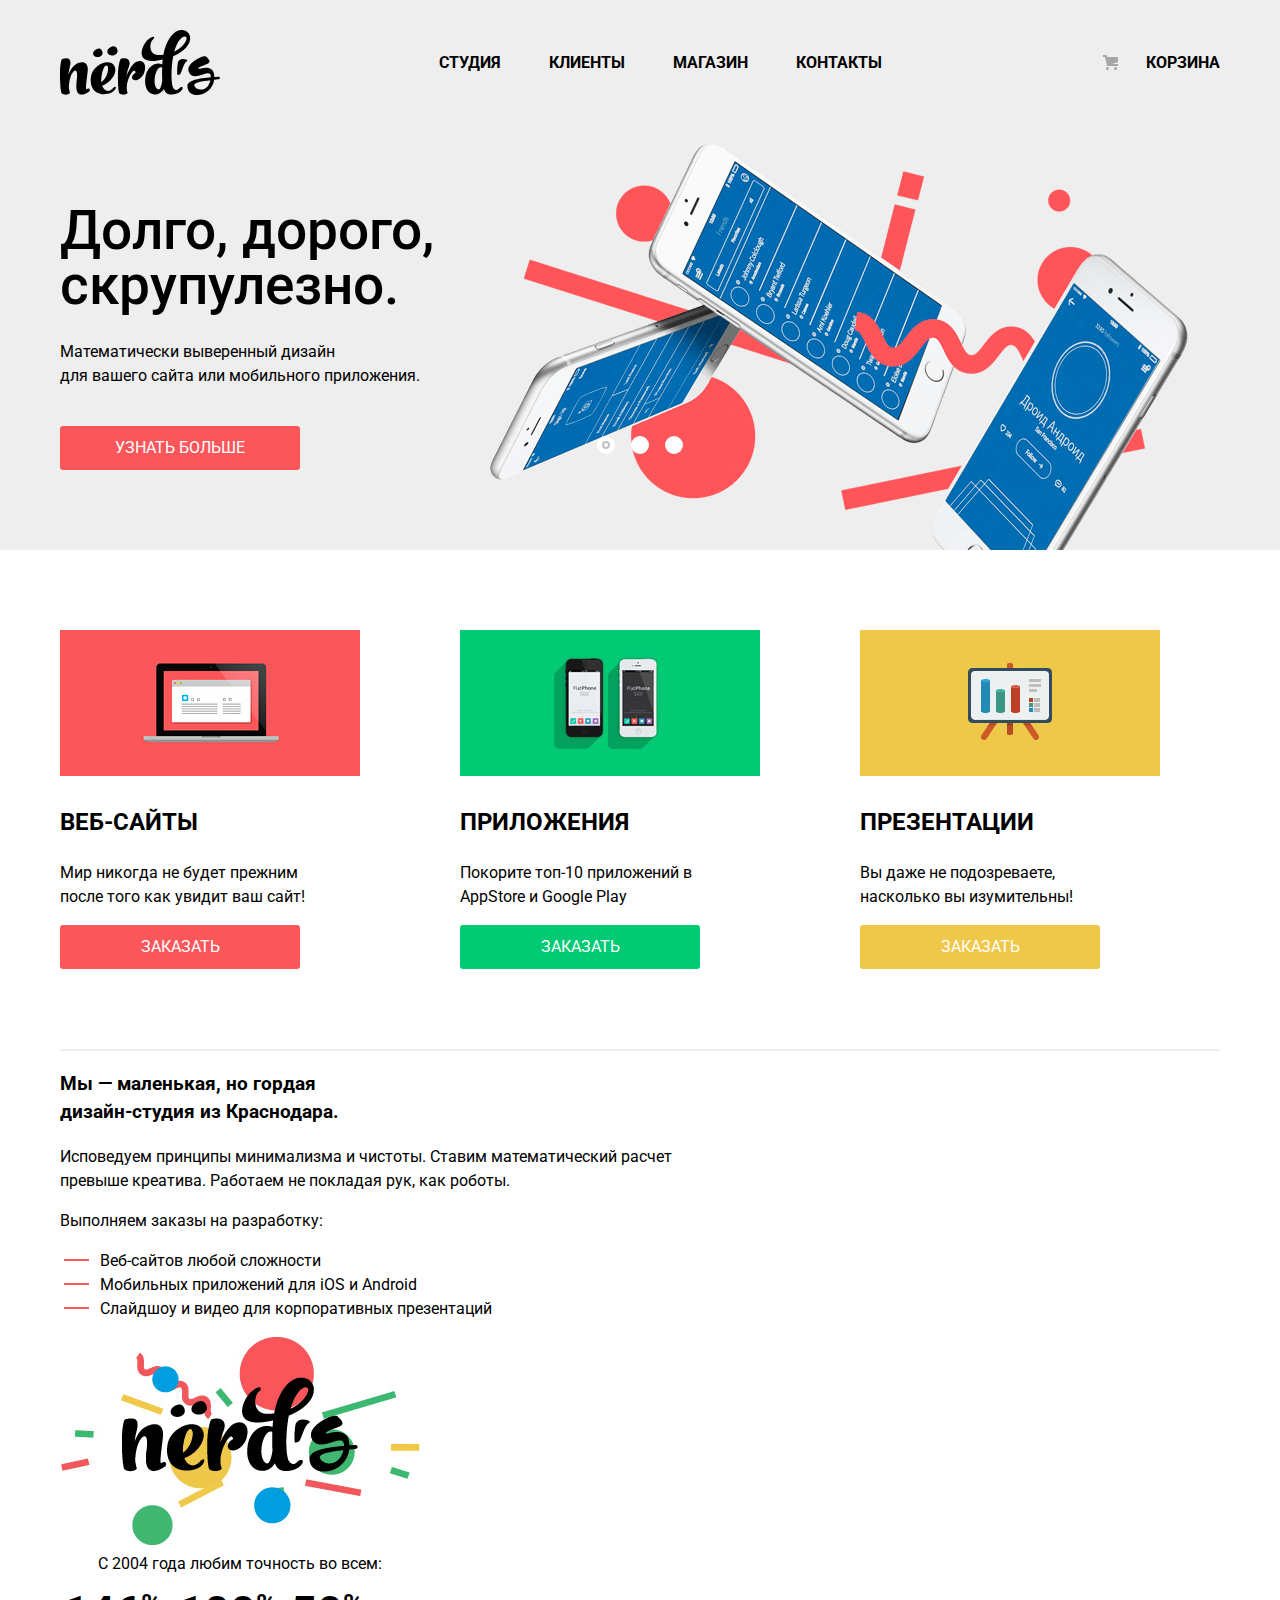
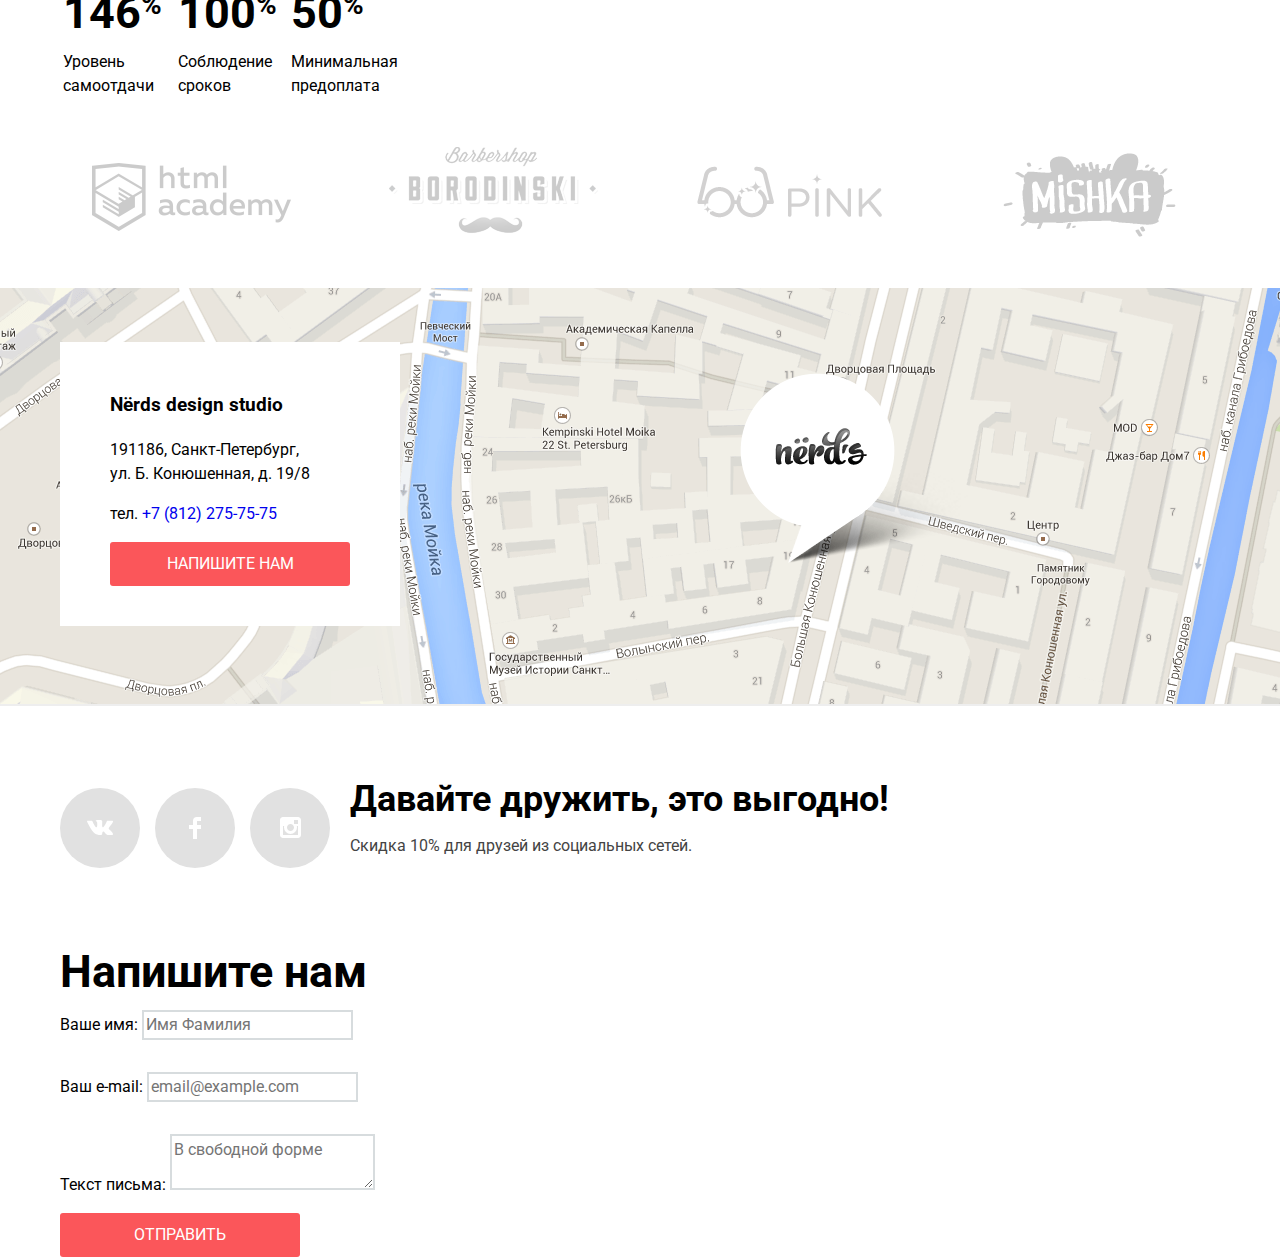
==== commit 3691c9d5: "Update index.html" ====
--- a/index.html
+++ b/index.html
@@ -10,10 +10,8 @@
 <body>
 	<header class="main-header">
 		<div class="container">
-			<nav class="main-navigation">
-				<a class="main-navigation-logo">
-					<img src="img/icons/nerds-logo.svg" width="160" height="65" alt="Логотип Nёrds design studio">
-				</a>
+			<nav class="main-navigation">				
+				<img class="main-navigation-logo" src="img/icons/nerds-logo.svg" width="160" height="65" alt="Логотип Nёrds design studio">				
 				<ul class="site-navigation">
 					<li><a href="#">Студия</a></li>
 					<li><a href="#">Клиенты</a></li>
@@ -64,7 +62,7 @@
 				<article class="catalog-item">
 					<a href="#" class="catalog-item-image"><img src="img/website.jpg" width="300" height="146" alt="Веб-сайты"> </a>
 					<h3 class="catalog-item-title">Веб-сайты</h3>
-					<p class="catalog-item-description">Мир никогда не будет прежним после того как увидит ваш сайт!</p>
+					<p class="catalog-item-description">Мир никогда не будет прежним<br> после того как увидит ваш сайт!</p>
 					<a href="#" class="button catalog-button-first">Заказать</a>
 				</article>
 				<article class="catalog-item">
@@ -76,41 +74,39 @@
 				<article class="catalog-item">
 					<a href="#" class="catalog-item-image"><img src="img/presentation.jpg" width="300" height="146" alt="Презентации"> </a>
 					<h3 class="catalog-item-title">Презентации</h3>
-					<p class="catalog-item-description">Вы даже не подозреваете, насколько вы изумительны!</p>
+					<p class="catalog-item-description">Вы даже не подозреваете,<br> насколько вы изумительны!</p>
 					<a href="#" class="button catalog-button-third">Заказать</a>
 				</article>
 			</div>			
 		</section>	
-		<section class="about-company">
-			<div class="about-container container">
-				<div class="about-company-description">
-					<h3>Мы — маленькая, но гордая<br>
+		<section class="about-company container">			
+			<div class="about-company-description">
+				<h3>Мы — маленькая, но гордая<br>
 					дизайн-студия из Краснодара.</h3>
-					<p>Исповедуем принципы минимализма и чистоты. Ставим математический расчет превыше креатива. Работаем не покладая рук, как роботы.</p>
-					<p>Выполняем заказы на разработку:</p>
-					<ul>
-						<li>Веб-сайтов любой сложности</li>
-						<li>Мобильных приложений для iOS и Android</li>
-						<li>Слайдшоу и видео для корпоративных презентаций</li>
-					</ul>
-				</div>
-				<div class="about-company-innumbers">
-					<img src="img/nerds-illustration.png" alt="nerds-logo" width="360" height="208">
-					<table>
-						<caption>C 2004 года любим точность во всем:</caption>
-						<tr>
-							<td class="company-statistics">146<sup>%</sup></td>
-							<td class="company-statistics">100<sup>%</sup></td>
-							<td class="company-statistics">50<sup>%</sup></td>
-						</tr>
-						<tr>
-							<td>Уровень самоотдачи</td>
-							<td>Соблюдение сроков</td>
-							<td>Минимальная предоплата</td>
-						</tr>
-					</table>				
-				</div>
-			</div>			
+				<p>Исповедуем принципы минимализма и чистоты. Ставим математический расчет превыше креатива. Работаем не покладая рук, как роботы.</p>
+				<p class="about-company-list">Выполняем заказы на разработку:</p>
+				<ul>
+					<li>Веб-сайтов любой сложности</li>
+					<li>Мобильных приложений для iOS и Android</li>
+					<li>Слайдшоу и видео для корпоративных презентаций</li>
+				</ul>
+			</div>
+			<div class="about-company-innumbers">
+				<img src="img/nerds-illustration.png" alt="nerds-logo" width="360" height="208">
+				<table>
+					<caption class="about-company-list">C 2004 года любим точность во всем:</caption>
+					<tr>
+						<td class="company-statistics">146<sup>%</sup></td>
+						<td class="company-statistics">100<sup>%</sup></td>
+						<td class="company-statistics">50<sup>%</sup></td>
+					</tr>
+					<tr>
+						<td>Уровень самоотдачи</td>
+						<td>Соблюдение сроков</td>
+						<td>Минимальная предоплата</td>
+					</tr>
+				</table>				
+			</div>						
 		</section>	
 		<section class="customers container">			
 			<ul class="customers-list">
@@ -118,7 +114,7 @@
 				<li><a class="customers-item" href="#"><img src="img/borodinski-logo.png" alt="Логотип компании Borodinski" width="260" height="180"></a></li>
 				<li><a class="customers-item" href="#"><img src="img/pink-logo.png" alt="Логотип компании Pink" width="260" height="180"></a></li>
 				<li><a class="customers-item" href="#"><img src="img/mishka-logo.png" alt="Логотип компании Mishka" width="260" height="180"></a></li>				
-			</ul>			
+			</ul>						
 		</section>
 		<section class="map">
 			<div class="container">
@@ -150,18 +146,23 @@
 			<p>Скидка 10% для друзей из социальных сетей.</p>
 		</div>
 	</footer>
-	<section class="modal">
-			<div class="container">
-			<h2>Напишите нам</h2>
-			<form action="https://echo.htmlacademy.ru" method="post">
+	<section class="modal container">			
+		<h2>Напишите нам</h2>
+		<form class="modal-form" action="https://echo.htmlacademy.ru" method="post">
+			<p class="modal-item">
 				<label for="name">Ваше имя:</label>
 				<input type="text" name="name" id="name" placeholder="Имя Фамилия">
+			</p>
+			<p class="modal-item">
 				<label for="email">Ваш e-mail:</label>
 				<input type="email" name="email" id="email" placeholder="email@example.com">
-				<label for="letter">Текст письма:</label><textarea placeholder="В свободной форме" name="letter" id="letter"></textarea>
-				<button class="button" type="submit">Отправить</button>
-			</form>	
-			</div>			
-		</section>
+			</p>
+			<p class="modal-item modal-item-letter">
+				<label for="letter">Текст письма:</label>
+				<textarea placeholder="В свободной форме" name="letter" id="letter"></textarea>
+			</p>
+			<button class="button" type="submit">Отправить</button>
+		</form>					
+	</section>
 </body>
 </html>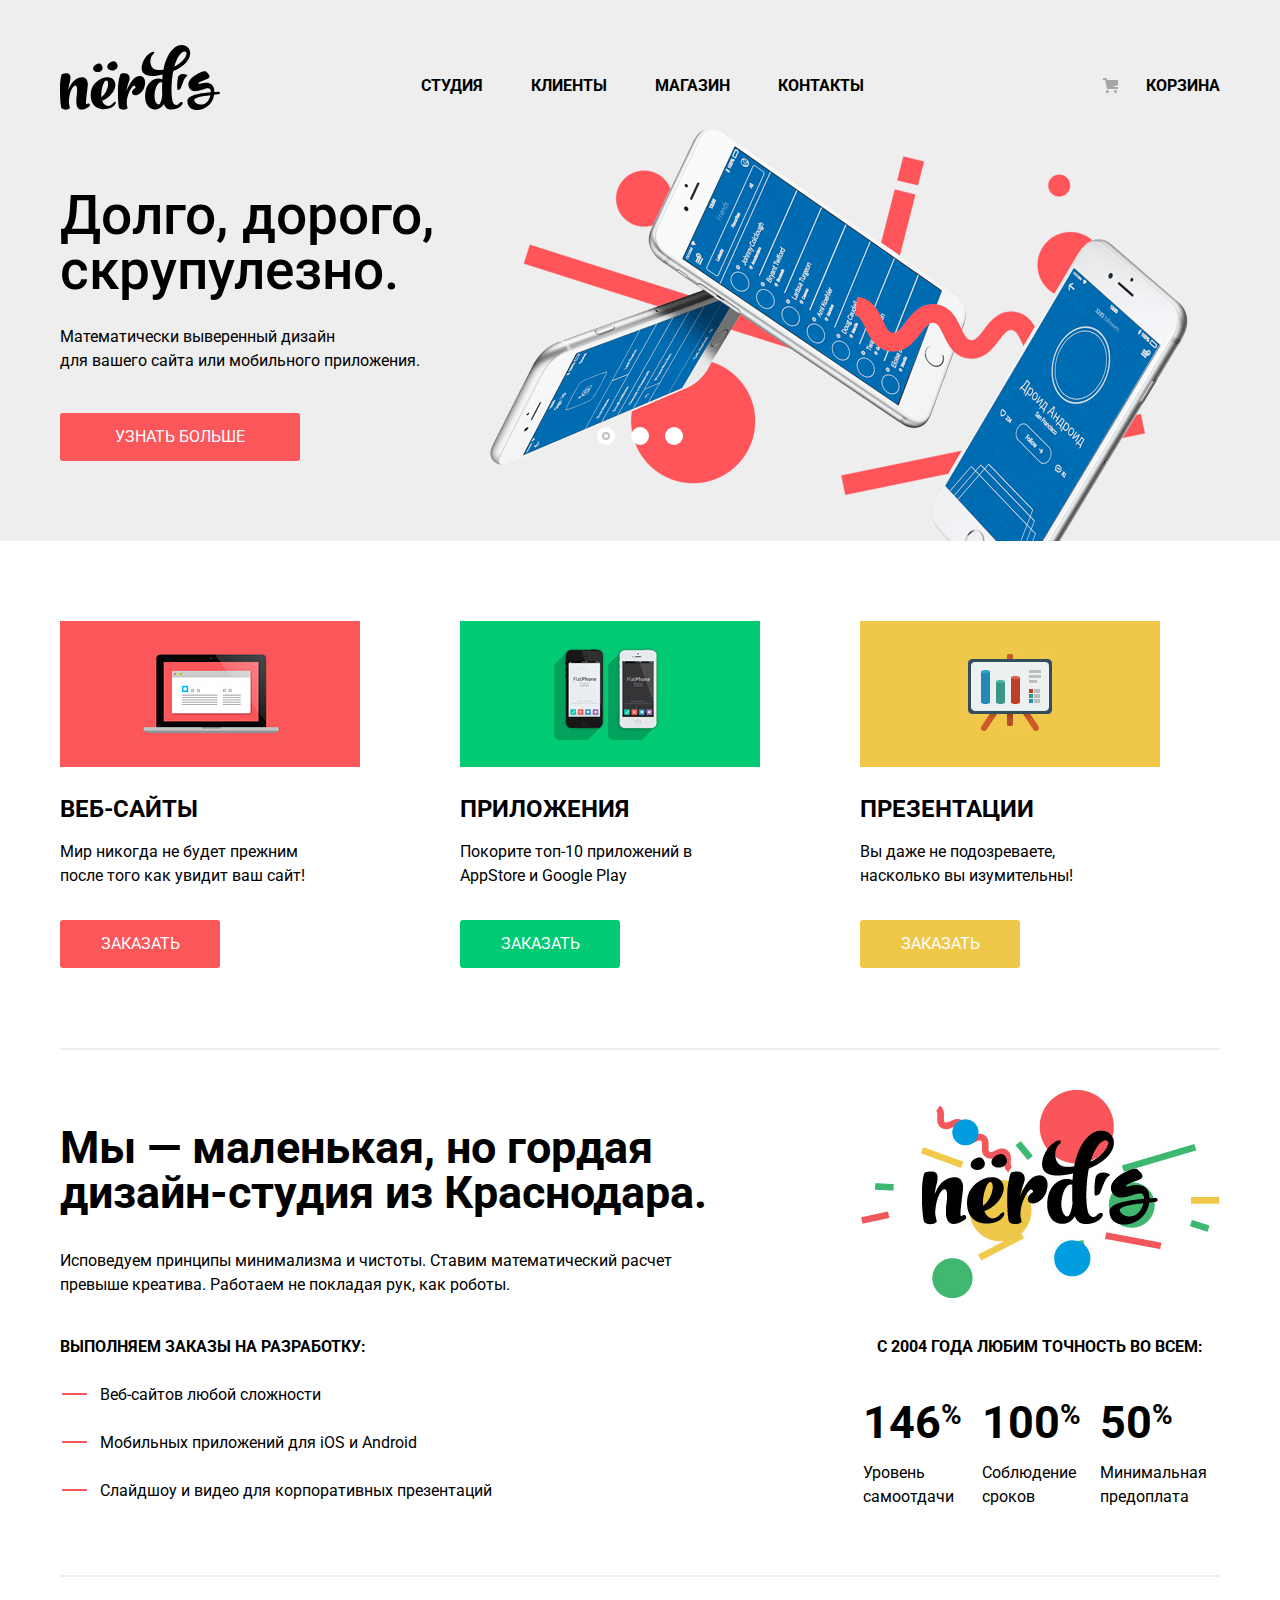
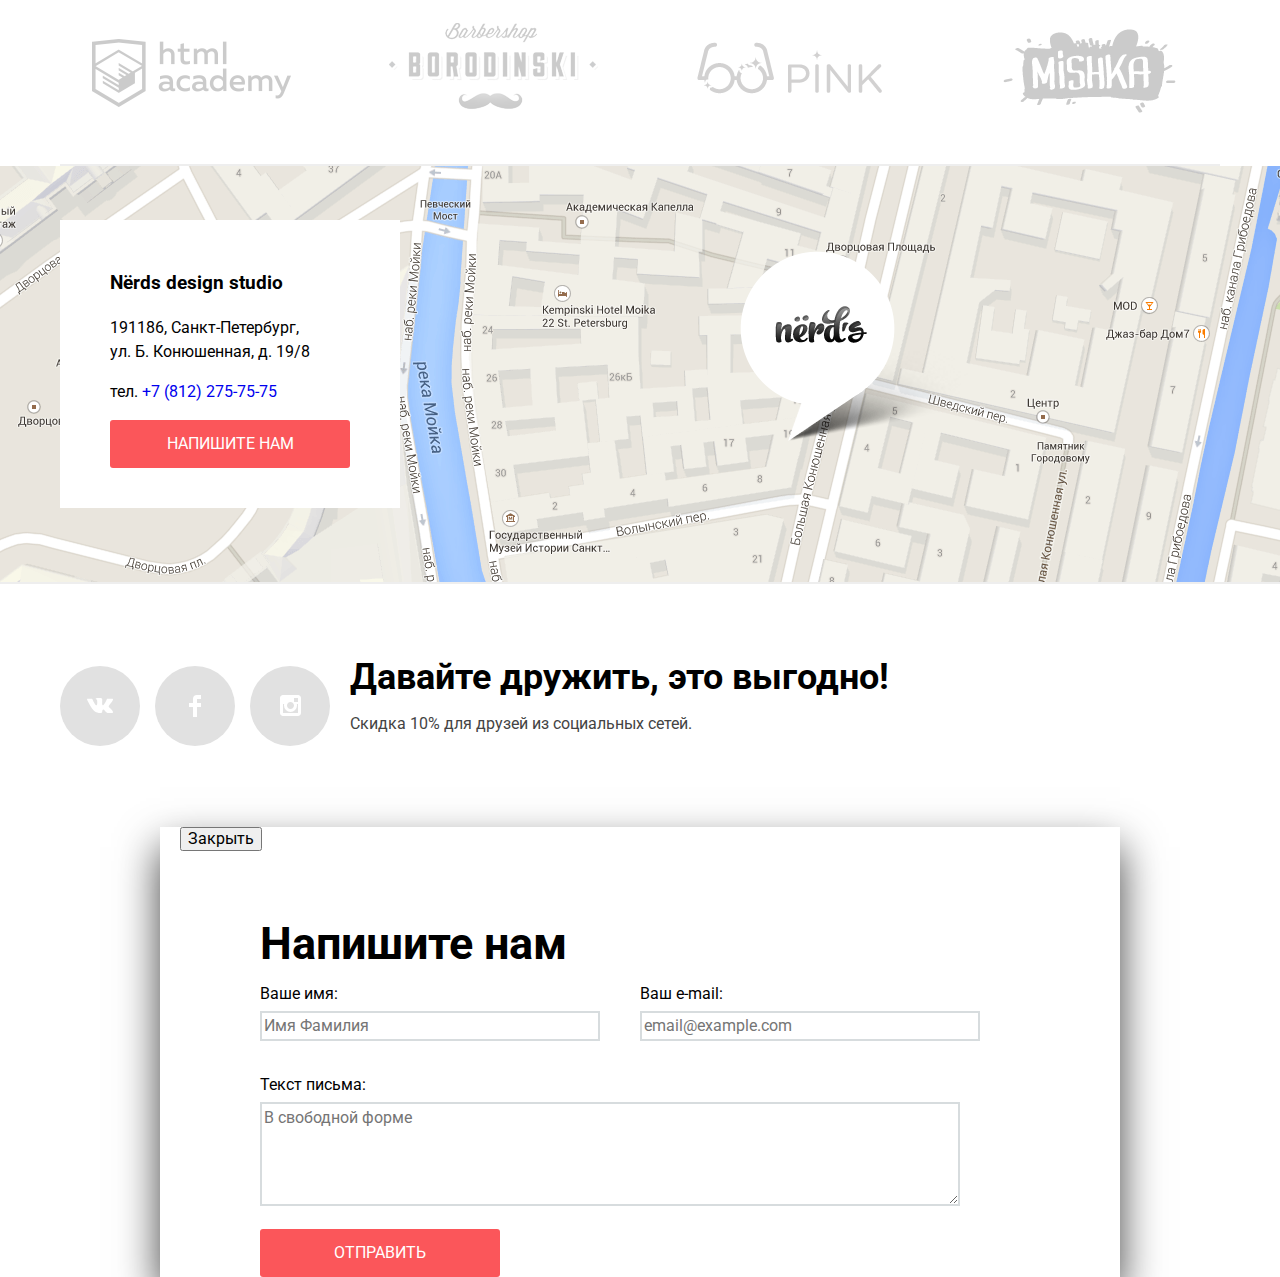
==== commit 3a172be1: "Update index.html" ====
--- a/index.html
+++ b/index.html
@@ -114,7 +114,7 @@
 				<li><a class="customers-item" href="#"><img src="img/borodinski-logo.png" alt="Логотип компании Borodinski" width="260" height="180"></a></li>
 				<li><a class="customers-item" href="#"><img src="img/pink-logo.png" alt="Логотип компании Pink" width="260" height="180"></a></li>
 				<li><a class="customers-item" href="#"><img src="img/mishka-logo.png" alt="Логотип компании Mishka" width="260" height="180"></a></li>				
-			</ul>						
+			</ul>			
 		</section>
 		<section class="map">
 			<div class="container">
@@ -146,7 +146,8 @@
 			<p>Скидка 10% для друзей из социальных сетей.</p>
 		</div>
 	</footer>
-	<section class="modal container">			
+	<section class="modal modal-letter container">	
+		<button class="modal-close" type="button">Закрыть</button>		
 		<h2>Напишите нам</h2>
 		<form class="modal-form" action="https://echo.htmlacademy.ru" method="post">
 			<p class="modal-item">
@@ -159,7 +160,7 @@
 			</p>
 			<p class="modal-item modal-item-letter">
 				<label for="letter">Текст письма:</label>
-				<textarea placeholder="В свободной форме" name="letter" id="letter"></textarea>
+				<textarea rows="4" placeholder="В свободной форме" name="letter" id="letter"></textarea>
 			</p>
 			<button class="button" type="submit">Отправить</button>
 		</form>					
--- a/css/style.css
+++ b/css/style.css
@@ -33,7 +33,44 @@
   	clip: rect(0 0 0 0);
   	overflow: hidden;
 }
-/* == шапка == */
+/* == общие стили для кнопки == */ /*start*/
+.button {
+	display: block;
+  	width: 240px;
+  	padding: 15px 0;
+
+  	font-size: 16px;
+  	line-height: 18px;
+  	color: #ffffff;
+  	text-transform: uppercase;
+  	text-align: center;
+  	text-decoration: none;
+  	font-weight: 400;
+
+  	background-color: #fb565a;
+  	border-radius: 3px;
+  	border: none;
+  	color: #ffffff;	
+}
+.button:hover,
+.button:focus {
+	background-color: #e74246;
+}
+.button:active {
+	background-color: #d7373b;
+	color: rgba(255, 255, 255, 0.3);
+	box-shadow: inset 0	3px 0 rgba(0, 0, 0, 0.1);
+}
+/* == общие стили для кнопки == */ /*end*/
+/* == общая центровка == */ /*start*/
+.container {
+	width: 1200px;
+	margin: 0 auto;
+	padding: 0 20px;
+	box-sizing: border-box;
+}
+/* == общая центровка == */ /*end*/
+/* == шапка == */ /*start*/
 .main-header {
 	line-height: 1.875;
 	font-weight: 700;
@@ -41,14 +78,55 @@
 	
 	background-color: #eeeeee;
 }
+.main-navigation {
+	display: flex;
+	flex-direction: row;
+	padding: 0;
+	margin: 0;
+	justify-content: space-between;
+	padding-top: 35px;
+}
+.main-navigation-logo {
+	height: 65px;
+	width: 160px;
+	padding-top: 10px;
+}
 .site-navigation,
 .user-navigation {
 	list-style: none;
 	text-transform: uppercase;
 }
 .site-navigation a,
-.user-navigation a{
+.user-navigation a {
 	color: #000000;
+}
+.site-navigation {
+	display: flex;
+	flex-direction: row;
+	padding: 0;
+	margin: 0 auto;
+	justify-content: center;
+	align-items: center;
+	width: 620px;	
+	flex-wrap: wrap;
+	padding-top: 27px;
+}
+.site-navigation li {
+	padding-right: 48px;
+}
+.site-navigation li:last-child {
+	padding-right: 0;
+}
+.user-navigation {
+	display: flex;
+	max-width: 160px;
+	padding: 0;
+	margin: 0;
+	justify-content: center;
+	align-items: center;	
+	flex-wrap: wrap;
+	padding-top: 27px;
+	margin-left: 37px;
 }
 .site-navigation a[href]:hover,
 .site-navigation a[href]:focus,
@@ -76,10 +154,6 @@
   	content: "";
   	transition: opacity 0.3s, transform 0.3s;
 }
-.main-navigation-logo {
-	height: 65px;
-	width: 160px;
-}
 .main-navigation-logo:focus img,
 .main-navigation-logo:hover img {
 	opacity: 0.8;
@@ -87,39 +161,6 @@
 .main-navigation-logo:active img {
 	opacity: 0.3;
 }
-.main-navigation {
-	display: flex;
-	flex-direction: row;
-	padding: 0;
-	justify-content: space-between;
-	padding-bottom: 30px;
-	padding-top: 30px;
-}
-.site-navigation {
-	display: flex;
-	flex-direction: row;
-	padding: 0;
-	margin: 0 auto;
-	justify-content: center;
-	align-items: center;
-	width: 640px;	
-	flex-wrap: wrap;
-}
-.site-navigation li {
-	padding-right: 48px;
-}
-.site-navigation li:last-child {
-	padding-right: 0;
-}
-.user-navigation {
-	display: flex;
-	max-width: 160px;
-	padding: 0;
-	justify-content: center;
-	align-items: center;	
-	flex-wrap: wrap;
-}
-
 .user-navigation .basket {
 	position: relative;
 	padding-left: 45px;
@@ -138,44 +179,155 @@
 	background-repeat: no-repeat;
 	background-position: 0 0;
 }
-
-
-
-
+/* == шапка == */ /*end*/
+/* == слайды == */ /*start*/
+.main-intro {
+  	position: relative;
+
+  	background-color: #eeeeee;
+}
+.intro-controls {
+  	position: absolute;
+  	left: 50%;
+  	bottom: 104px;
+  	z-index: 100;
+  
+  	width: 160px;
+  	height: 18px;
+
+  	text-align: center;
+  	font-size: 0;
+  	transform: translateX(-50%);
+}
+.intro-controls label {
+  	position: relative;
+  
+  	display: inline-block;
+  	width: 18px;
+  	height: 18px;
+  	padding: 8px;
+  
+  	border-radius: 50%;
+  	cursor: pointer;
+}
+.intro-controls label::after {
+  	content: "";
+  
+  	position: absolute;
+  	top: 8px;
+  	left: 8px;
+  	z-index: 1;
+  
+  	width: 18px;
+  	height: 18px;
+  
+  	background: #ffffff;
+  
+  	border-radius: 50%;
+}
+.intro-list {
+  	margin: 0;
+  	padding: 0;
+  
+  	list-style: none;
+}
+.intro-item {
+  	display: none;
+  	padding: 78px 0 80px 0;
+}
+.intro-item:nth-child(1) {
+	background-image: url("../img/slide1.png");
+  	background-repeat: no-repeat;
+  	background-position: 93% 18px;
+}
+.intro-item:nth-child(2) {
+  	background-image: url("../img/slide2.png");
+  	background-repeat: no-repeat;
+  	background-position: 100% 0;
+}
+.intro-item:nth-child(3) {
+  	background-image: url("../img/slide3.png");
+  	background-repeat: no-repeat;
+  	background-position: 100% 20px;
+}
+#product-1:checked ~ .intro-list .intro-item:nth-child(1) {
+  	display: block;
+}
+#product-2:checked ~ .intro-list .intro-item:nth-child(2) {
+  	display: block;
+}
+
+#product-3:checked ~ .intro-list .intro-item:nth-child(3) {
+  	display: block;
+}
+
+#product-1:checked ~ .intro-controls .intro-controls-item--1::before,
+#product-2:checked ~ .intro-controls .intro-controls-item--2::before,
+#product-3:checked ~ .intro-controls .intro-controls-item--3::before {
+  	content: "";
+  	position: absolute;
+  	left: 50%;
+  	top: 50%;
+  	z-index: 2;
+  	width: 4px;
+  	height: 4px;
+  	margin: -4px;
+  	background-color: inherit;
+  	border: 2px solid #c1c1c1;
+  	border-radius: 50%;
+}
+.intro-item h3 {
+	max-width: 600px;
+  	margin: 0;
+  	margin-bottom: 27px;
+
+  	font-size: 55px;
+  	line-height: 1;
+  	font-weight: 500;
+}
+.intro-item p {
+	font-weight: 400;
+  	max-width: 430px;
+  	margin: 0;
+  	margin-bottom: 40px;
+}
+.intro {
+	display: flex;
+	justify-content: center;
+}
+/* == слайды == */ /*end*/
+/* == перечень услуг == */ /*start*/
 .catalog-item {
 	text-align: left;
+	width: 300px;
+	padding-top: 40px;
+	padding-bottom: 40px;
+	margin-right: 100px;
 }
 .catalog-item h3 {
+	padding: 0;
+	margin: 0;
 	font-size: 24px;
 	line-height: 1.25;
 	text-transform: uppercase;
-}
-.button {
-	display: block;
-  	width: 240px;
-  	padding: 13px 0;
-
-  	font-size: 16px;
-  	line-height: 18px;
-  	color: #ffffff;
-  	text-transform: uppercase;
-  	text-align: center;
-  	text-decoration: none;
-  	font-weight: 400;
-
-  	background-color: #fb565a;
-  	border-radius: 3px;
-  	border: none;
-  	color: #ffffff;	
-}
-.button:hover,
-.button:focus {
-	background-color: #e74246;
-}
-.button:active {
-	background-color: #d7373b;
-	color: rgba(255, 255, 255, 0.3);
-	box-shadow: inset 0	3px 0 rgba(0, 0, 0, 0.1);
+	margin-top: 20px;
+}
+.catalog-list {
+	display: flex;
+	margin: 0;
+	padding: 0;
+	justify-content: left;
+	flex-wrap: wrap;
+	border-bottom: 2px solid #eeeeee;
+	padding-top: 40px;
+	padding-bottom: 40px;
+}
+.catalog-item:last-child {
+	margin-right: 0;
+}
+.catalog-item .button {
+	width: 160px;
+	margin-top: 32px;
 }
 .catalog-button-second {
 	background-color: #00ca74;
@@ -199,6 +351,116 @@
 	background-color: #e5a722;
 	color: rgba(255, 255, 255, 0.3);
 }
+/* == перечень услуг == */ /*end*/
+/* == о компании == */ /*start*/
+.about-company {
+	display: flex;
+	justify-content: space-between;	
+}
+.about-company-description {
+	width: 660px;
+	margin: 0;
+	padding: 0;
+	padding-top: 30px;
+	padding-bottom: 56px;
+}
+.about-company-description h3 {	
+	font-size: 45px;
+	line-height: 1;
+	margin-bottom: 34px;
+}
+.about-company-list {
+	font-size: 16px;
+	line-height: 1.5;
+	font-weight: 700;
+	text-transform: uppercase;
+	margin-top: 38px;
+}
+.about-company-description li {
+	list-style: none;
+	position: relative;
+	margin-top: 24px;
+}
+.about-company-description li::before {
+	content: "";
+	width: 25px;
+	height: 2px;
+	background-color: #fb565a;
+	position: absolute;
+	bottom: 50%;
+	left: -38px;
+}
+.about-company-innumbers {
+	width: 360px;
+	padding-top: 40px;
+}
+.about-company-innumbers caption {
+	margin-top: 30px;
+	margin-bottom: 27px;
+}
+.company-statistics {
+	font-size: 45px;
+	font-weight: bold;
+	width: 120px;
+}
+.company-statistics sup {
+	font-size: 28px;
+}
+/* == о компании == */ /*end*/
+/* == клиенты == */ /*start*/
+.customers-list {
+	display: flex;
+	justify-content: space-between;
+	margin: 0;
+	padding: 0;
+	list-style: none;
+	border-top: 2px solid #eeeeee;
+	border-bottom: 2px solid #eeeeee;
+}
+.customers-item img {
+	opacity: 0.2;
+}
+.customers-item:hover img,
+.customers-item:focus img {
+	opacity: 1;
+}
+.customers-item:active img {
+	opacity: 0.1;
+}
+/* == клиенты == */ /*end*/
+/* == карта == */ /*start*/
+.map {
+	min-height: 418px;
+	margin: 0 auto;
+	padding: 0 0;
+	box-sizing: border-box;
+	background-color: #eeeeee;
+	background-image: url("../img/map.png");
+	background-repeat: no-repeat;
+	background-position: top center;
+}
+.map .container {
+	position: relative;
+}
+.contacts {
+	position: absolute;
+	background-color: #ffffff;
+	top: 54px;
+	padding: 30px 50px 40px 50px;	
+}
+.map-marker {
+	position: absolute;
+	top: 85px;
+	left: 700px;
+}
+/* == карта == */ /*end*/
+
+
+
+
+
+
+
 
 /*фильтры*/
 .filters {
@@ -308,7 +570,47 @@
 	background-color: #d5d5d5;
 	color: rgba(0, 0, 0, 0.3);
 }
-/* === блок modal === */
+/* === блок modal === */ /*start*/
+.modal.container {
+	width: 960px;
+	box-shadow: 0 20px 40px rgba(0, 0, 0, 0.75);
+}
+.modal-form {
+	display: flex;
+	flex-wrap: wrap;
+	padding-left: 80px;
+	padding-right: 80px;
+}
+.modal-item {
+	width: 340px;
+	margin-right: 40px;
+}
+.modal-item-letter {
+	width: 700px;
+}
+
+
+.modal-item input {
+	width: 100%;
+	box-sizing: border-box;
+}
+.modal-item textarea {
+	width: 100%;
+	box-sizing: border-box;
+}
+.modal-item label {
+  display: block;
+  margin-bottom: 5px;
+}
+.modal h2 {
+	margin: 0;
+	padding: 0;
+	font-size: 45px;
+	color: #000000;
+	line-height: 45px;
+	padding-left: 80px;
+	padding-top: 70px;
+}
 .modal input,
 .modal textarea {
 	font: inherit;
@@ -329,6 +631,8 @@
 	border-color: #e74246;
 	color: #e74246;
 }
+/* === блок modal === */ /*end*/
+
 .main-footer {
 	color: #444444;
 	background-color: #ffffff;
@@ -432,77 +736,13 @@
 	margin-right: 10px;
 }
 /*сетка*/
-.container {
-	width: 1200px;
-	margin: 0 auto;
-	padding: 0 20px;
-	box-sizing: border-box;
-}
-.catalog-list {
-	display: flex;
-	margin: 0;
-	padding: 0;
-	justify-content: left;
-	flex-wrap: wrap;
-	border-bottom: 2px solid #eeeeee;
-	padding-top: 40px;
-	padding-bottom: 40px;
-}
-.catalog-item {
-	width: 300px;
-	padding-top: 40px;
-	padding-bottom: 40px;
-	margin-right: 100px;
-}
-.catalog-item:last-child {
-	margin-right: 0;
-}
-.about-company-description li {
-	list-style: none;
-	position: relative;
-}
-.about-company-description li::before {
-	content: "";
-	width: 25px;
-	height: 2px;
-	background-color: #fb565a;
-	position: absolute;
-	bottom: 50%;
-	left: -36px;
-}
-
-
-.company-statistics {
-	font-size: 45px;
-	font-weight: bold;
-}
-.company-statistics sup {
-	font-size: 28px;
-}
-
-
-
-.modal .container {
-	display: flex;
-	flex-direction: column;
-	padding: 0;
-	width: 760px;
-	padding-top: 73px;
-	padding-right: 100px;
-	padding-bottom: 85px;
-	padding-left: 100px;
-	box-shadow: 0 20px 40px rgba(0, 0, 0, 0.75);
-}
-.modal h2 {
-	margin: 0;
-	font-size: 45px;
-	color: #000000;
-	line-height: 45px;
-}
-.modal form {
-	display: flex;
-	flex-direction: column;
-}
+
+
+
+
+
+
+
 .main-footer {
 	display: flex;
 }
@@ -546,10 +786,7 @@
 	opacity: 0.3;
 }
 
-.intro {
-	display: flex;
-	justify-content: center;
-}
+
 /*каталог сетка*/
 .catalog-columns {
 	display: flex;
@@ -578,173 +815,4 @@
 	margin: 0;
 
 	list-style: none;
-}
-/*слайды*/
-.main-intro {
-  	position: relative;
-
-  	background-color: #eeeeee;
-}
-.intro-controls {
-  	position: absolute;
-  	left: 50%;
-  	bottom: 104px;
-  	z-index: 100;
-  
-  	width: 160px;
-  	height: 18px;
-
-  	text-align: center;
-  	font-size: 0;
-  	transform: translateX(-50%);
-}
-.intro-controls label {
-  position: relative;
-  
-  display: inline-block;
-  width: 18px;
-  height: 18px;
-  padding: 8px;
-  
-  border-radius: 50%;
-  cursor: pointer;
-}
-.intro-controls label::after {
-  content: "";
-  
-  position: absolute;
-  top: 8px;
-  left: 8px;
-  z-index: 1;
-  
-  width: 18px;
-  height: 18px;
-  
-  background: #ffffff;
-  
-  border-radius: 50%;
-}
-
-.intro-list {
-  	margin: 0;
-  	padding: 0;
-  
-  	list-style: none;
-}
-.intro-item {
-  	display: none;
-  	padding: 78px 0 80px 0;
-}
-.intro-item:nth-child(1) {
-	background-image: url("../img/slide1.png");
-  	background-repeat: no-repeat;
-  	background-position: 93% 18px;
-}
-.intro-item:nth-child(2) {
-  background-image: url("../img/slide2.png");
-  background-repeat: no-repeat;
-  background-position: 100% 0;
-}
-
-.intro-item:nth-child(3) {
-  background-image: url("../img/slide3.png");
-  background-repeat: no-repeat;
-  background-position: 100% 20px;
-}
-#product-1:checked ~ .intro-list .intro-item:nth-child(1) {
-  display: block;
-}
-
-#product-2:checked ~ .intro-list .intro-item:nth-child(2) {
-  display: block;
-}
-
-#product-3:checked ~ .intro-list .intro-item:nth-child(3) {
-  display: block;
-}
-
-#product-1:checked ~ .intro-controls .intro-controls-item--1::before,
-#product-2:checked ~ .intro-controls .intro-controls-item--2::before,
-#product-3:checked ~ .intro-controls .intro-controls-item--3::before {
-  content: "";
-  position: absolute;
-  left: 50%;
-  top: 50%;
-  z-index: 2;
-  width: 4px;
-  height: 4px;
-  margin: -4px;
-  background-color: inherit;
-  border: 2px solid #c1c1c1;
-  border-radius: 50%;
-}
-
-.intro-item h3 {
-	max-width: 600px;
-  	margin: 0;
-  	margin-bottom: 27px;
-
-  	font-size: 55px;
-  	line-height: 1;
-  	font-weight: 500;
-}
-.intro-item p {
-	font-weight: 400;
-  	max-width: 430px;
-  	margin: 0;
-  	margin-bottom: 38px;
-}
-.about-container {
-	display: flex;
-	justify-content: space-between;
-}
-.about-company-description {
-	width: 660px;
-}
-.about-company-innumbers {
-	width: 360px;
-}
-.customers-list {
-	display: flex;
-	justify-content: space-between;
-	margin: 0;
-	padding: 0;
-	list-style: none;
-}
-.customers-item img {
-	opacity: 0.2;
-}
-.customers-item:hover img,
-.customers-item:focus img {
-	opacity: 1;
-}
-.customers-item:active img {
-	opacity: 0.1;
-}
-
-
-.map {
-	min-height: 418px;
-	margin: 0 auto;
-	padding: 0 0;
-	box-sizing: border-box;
-	background-color: #eeeeee;
-	background-image: url("../img/map.png");
-	background-repeat: no-repeat;
-	background-position: top center;
-}
-.map .container {
-	position: relative;
-}
-.contacts {
-	position: absolute;
-	background-color: #ffffff;
-	top: 54px;
-	padding: 30px 50px 40px 50px;	
-}
-.map-marker {
-	position: absolute;
-	top: 85px;
-	left: 700px;
-}
-
+}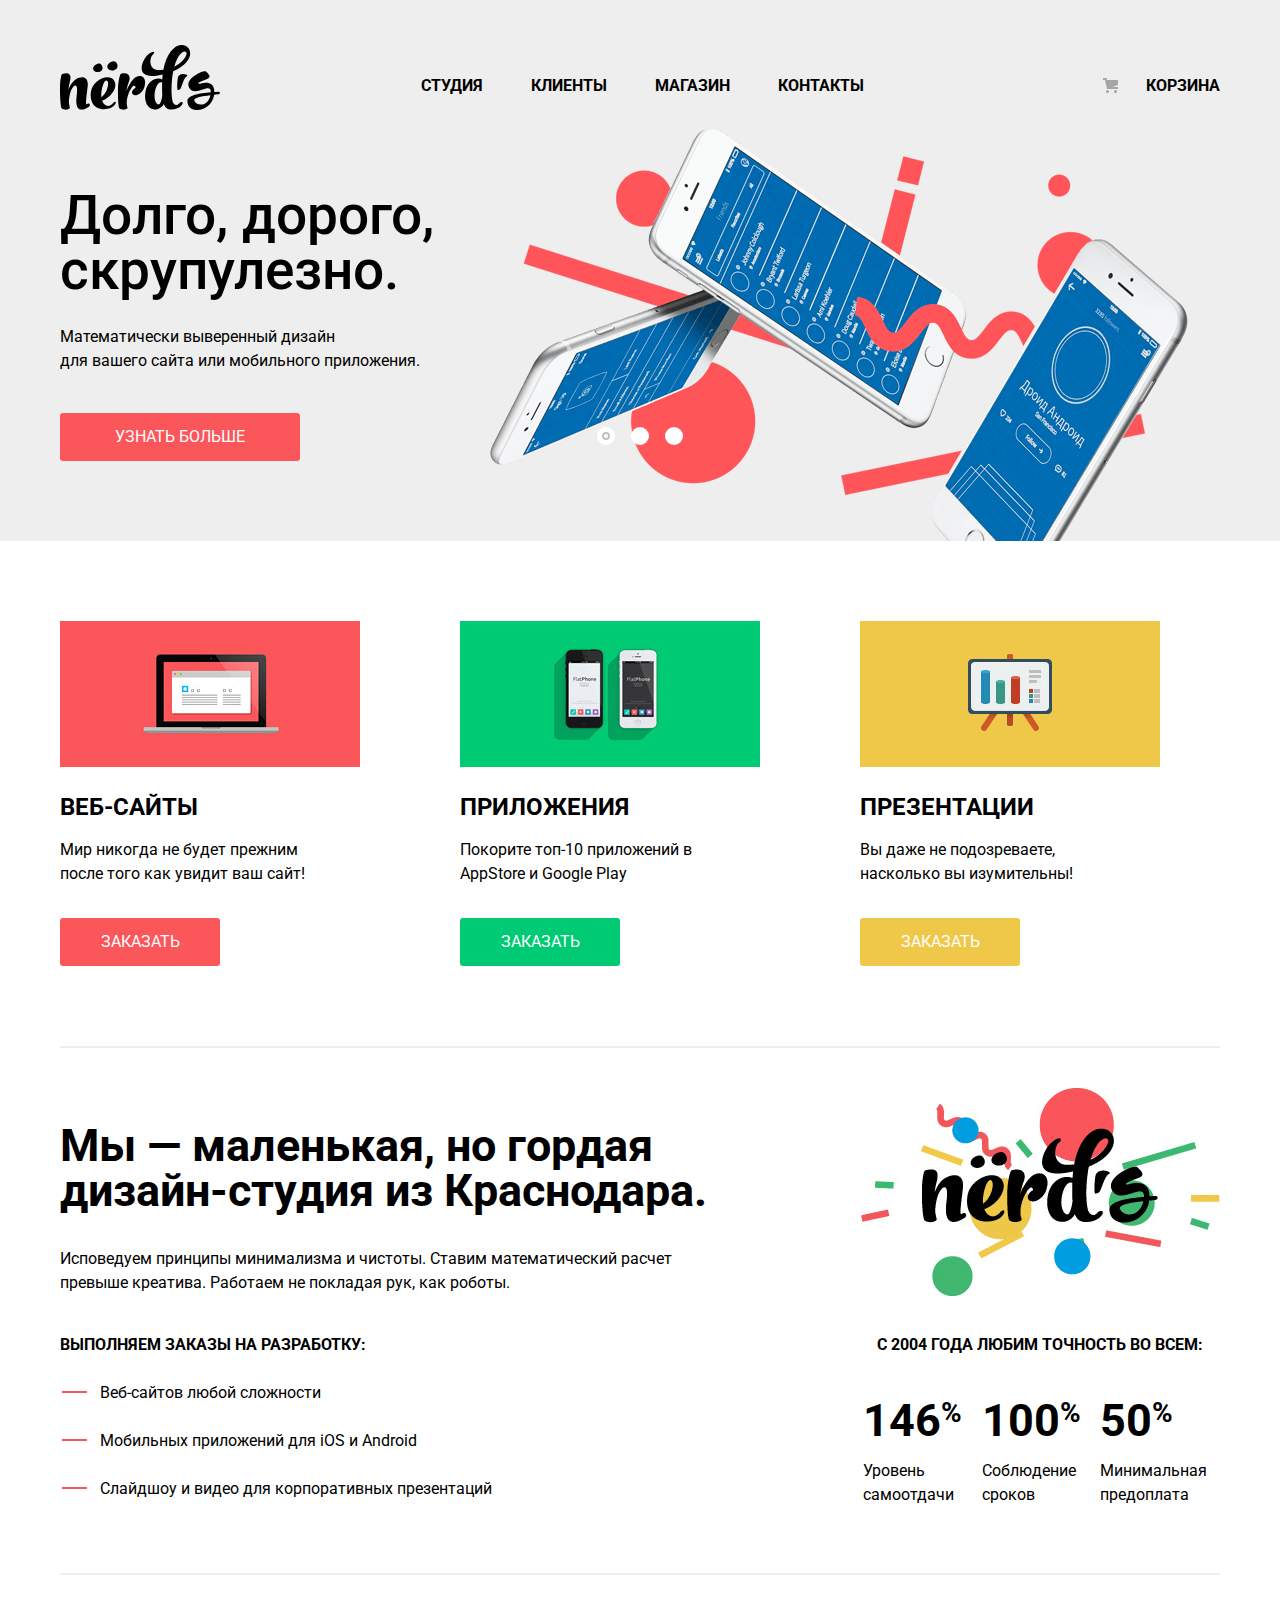
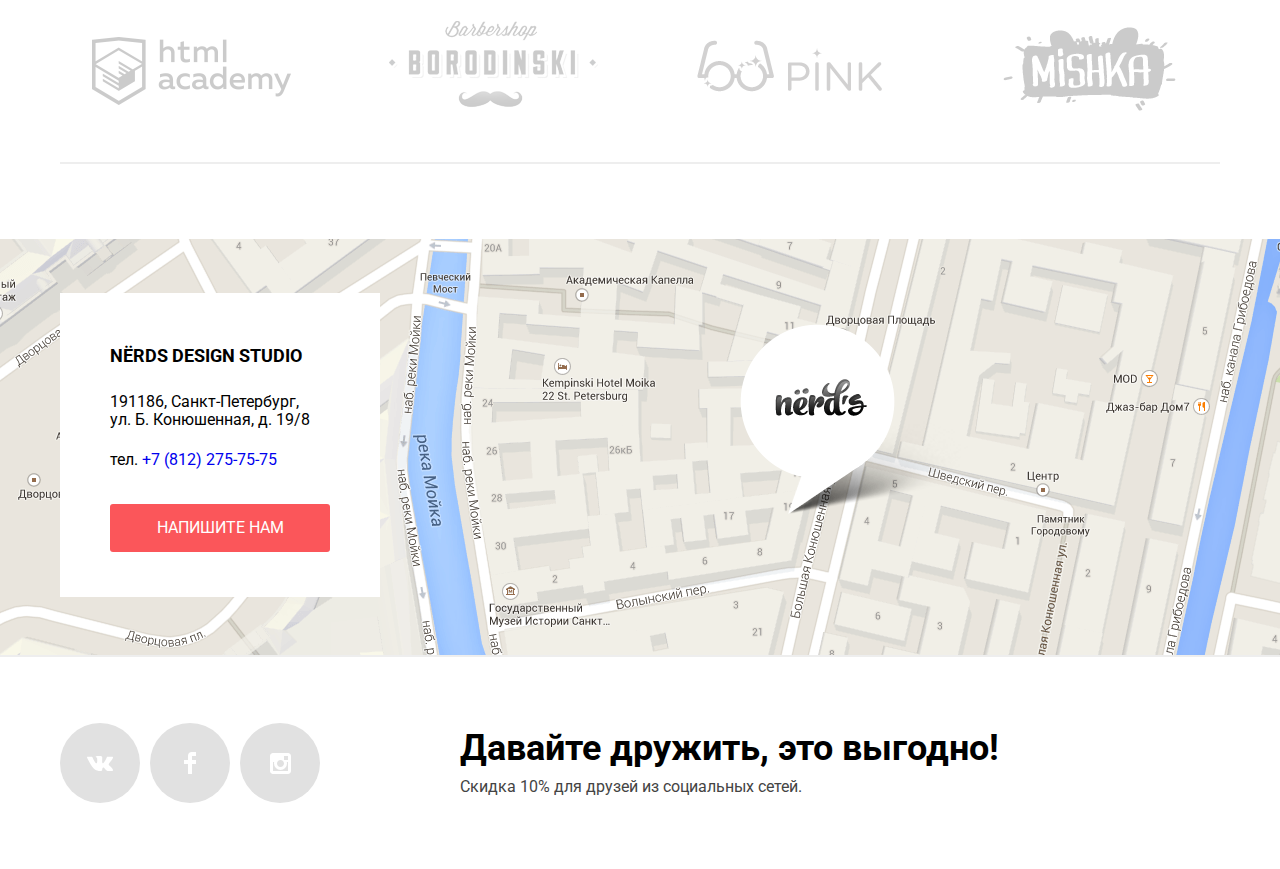
==== commit 0f9b4017: "Update index.html" ====
--- a/index.html
+++ b/index.html
@@ -57,22 +57,23 @@
       	</div>
 	</section>
 	<main class="main-container">
-		<section class="catalog-services container">					
+		<section class="catalog-services container">
+			<h3 class="visually-hidden">Перечень услуг</h3>					
 			<div class="catalog-list">
 				<article class="catalog-item">
-					<a href="#" class="catalog-item-image"><img src="img/website.jpg" width="300" height="146" alt="Веб-сайты"> </a>
+					<a href="#" class="catalog-item-image"><img src="img/website.jpg" width="300" height="146" alt="Веб-сайты"></a>
 					<h3 class="catalog-item-title">Веб-сайты</h3>
 					<p class="catalog-item-description">Мир никогда не будет прежним<br> после того как увидит ваш сайт!</p>
 					<a href="#" class="button catalog-button-first">Заказать</a>
 				</article>
 				<article class="catalog-item">
-					<a href="#" class="catalog-item-image"><img src="img/program.jpg" width="300" height="146" alt="Приложения"> </a>
+					<a href="#" class="catalog-item-image"><img src="img/program.jpg" width="300" height="146" alt="Приложения"></a>
 					<h3 class="catalog-item-title">Приложения</h3>
 					<p class="catalog-item-description">Покорите топ-10 приложений в AppStore и Google Play</p>
 					<a href="#" class="button catalog-button-second">Заказать</a>
 				</article>
 				<article class="catalog-item">
-					<a href="#" class="catalog-item-image"><img src="img/presentation.jpg" width="300" height="146" alt="Презентации"> </a>
+					<a href="#" class="catalog-item-image"><img src="img/presentation.jpg" width="300" height="146" alt="Презентации"></a>
 					<h3 class="catalog-item-title">Презентации</h3>
 					<p class="catalog-item-description">Вы даже не подозреваете,<br> насколько вы изумительны!</p>
 					<a href="#" class="button catalog-button-third">Заказать</a>
@@ -108,12 +109,13 @@
 				</table>				
 			</div>						
 		</section>	
-		<section class="customers container">			
+		<section class="customers container">	
+			<h3 class="visually-hidden">Наши клиенты</h3>		
 			<ul class="customers-list">
-				<li><a class="customers-item" href="https://htmlacademy.ru/intensive/htmlcss"><img src="img/htmlacademy-logo.png" alt="Логотип компании Htmlacademy" width="260" height="180"></a></li>
-				<li><a class="customers-item" href="#"><img src="img/borodinski-logo.png" alt="Логотип компании Borodinski" width="260" height="180"></a></li>
-				<li><a class="customers-item" href="#"><img src="img/pink-logo.png" alt="Логотип компании Pink" width="260" height="180"></a></li>
-				<li><a class="customers-item" href="#"><img src="img/mishka-logo.png" alt="Логотип компании Mishka" width="260" height="180"></a></li>				
+				<li><a class="customers-item" href="https://htmlacademy.ru/intensive/htmlcss"><img src="img/htmlacademy-logo.png" alt="Наш клиент компания Htmlacademy" width="260" height="180"></a></li>
+				<li><a class="customers-item" href="#"><img src="img/borodinski-logo.png" alt="Наш клиент компания Borodinski" width="260" height="180"></a></li>
+				<li><a class="customers-item" href="#"><img src="img/pink-logo.png" alt="Наш клиент компания Pink" width="260" height="180"></a></li>
+				<li><a class="customers-item" href="#"><img src="img/mishka-logo.png" alt="Наш клиент компании Mishka" width="260" height="180"></a></li>				
 			</ul>			
 		</section>
 		<section class="map">
@@ -125,7 +127,7 @@
 					<p>тел. <a href="tel:+78122757575">+7 (812) 275-75-75</a></p>
 					<a href="#" class="button">Напишите нам</a>
 				</div>
-				<img class="map-marker" src="img/map-marker.png" width="231" height="190" alt="Указатель местоположения">
+				<img class="map-marker" src="img/map-marker.png" width="231" height="190" alt="Указатель местоположения по адресу: 191186, Санкт-Петербург, ул. Б. Конюшенная, д. 19/8">
 			</div>
 		</section>
 	</main>
--- a/css/style.css
+++ b/css/style.css
@@ -142,6 +142,7 @@
 	position: relative;
   	display: inline-block;
   	outline: none;
+  	vertical-align: middle;
 }
 /*декоративный элемент для активного раздела*/
 .active a::after {
@@ -183,7 +184,6 @@
 /* == слайды == */ /*start*/
 .main-intro {
   	position: relative;
-
   	background-color: #eeeeee;
 }
 .intro-controls {
@@ -206,7 +206,7 @@
   	width: 18px;
   	height: 18px;
   	padding: 8px;
-  
+  	vertical-align: middle;
   	border-radius: 50%;
   	cursor: pointer;
 }
@@ -294,6 +294,14 @@
 .intro {
 	display: flex;
 	justify-content: center;
+	text-align: center;
+}
+.header-title {
+	font-size: 55px;
+	line-height: 1;
+	padding-top: 41px;
+	padding-bottom: 70px;
+	font-weight: 500;
 }
 /* == слайды == */ /*end*/
 /* == перечень услуг == */ /*start*/
@@ -310,7 +318,7 @@
 	font-size: 24px;
 	line-height: 1.25;
 	text-transform: uppercase;
-	margin-top: 20px;
+	margin-top: 25px;
 }
 .catalog-list {
 	display: flex;
@@ -328,6 +336,19 @@
 .catalog-item .button {
 	width: 160px;
 	margin-top: 32px;
+}
+.catalog-item-image {
+	display: inline-block;
+	vertical-align: middle;
+	width: 300px;
+	height: 146px;
+	background-color: #fb565a;
+}
+.catalog-item:nth-child(2) .catalog-item-image {
+	background-color: #00ca74;
+}
+.catalog-item:nth-child(3) .catalog-item-image {
+	background-color: #efc849;
 }
 .catalog-button-second {
 	background-color: #00ca74;
@@ -410,12 +431,14 @@
 /* == клиенты == */ /*start*/
 .customers-list {
 	display: flex;
+	flex-wrap: wrap;
 	justify-content: space-between;
 	margin: 0;
 	padding: 0;
-	list-style: none;
+	list-style: none;	
 	border-top: 2px solid #eeeeee;
 	border-bottom: 2px solid #eeeeee;
+	margin-bottom: 75px;
 }
 .customers-item img {
 	opacity: 0.2;
@@ -442,11 +465,27 @@
 .map .container {
 	position: relative;
 }
+.map h3 {
+	font-size: 18px;
+	line-height: 30px;
+	font-weight: 700;
+	text-transform: uppercase;
+}
+.map p {
+	font-size: 16px;
+	line-height: 18px;
+	margin-top: 22px;
+}
+.map .button {
+	width: 220px;
+	margin-top: 35px;
+}
 .contacts {
+	width: 220px;
 	position: absolute;
 	background-color: #ffffff;
 	top: 54px;
-	padding: 30px 50px 40px 50px;	
+	padding: 30px 50px 45px 50px;	
 }
 .map-marker {
 	position: absolute;
@@ -454,17 +493,187 @@
 	left: 700px;
 }
 /* == карта == */ /*end*/
-
-
-
-
-
-
-
-
-/*фильтры*/
+/* == подвал == */ /*start*/
+.main-footer {
+	display: flex;
+	justify-content: flex-start;
+	color: #444444;
+	background-color: #ffffff;
+}
+.footer-social {
+	padding: 0;
+	margin: 0;
+	display: flex;
+	flex-wrap: wrap;
+	justify-content: space-between;
+	align-items: center;
+	width: 260px;
+	margin-right: 20px;
+}
+.footer-social li {
+	list-style: none;
+}
+.social-button {
+	display: flex;
+	width: 80px;
+	height: 80px;
+	background-color: #e1e1e1;
+	align-items: center;
+  	justify-content: center;
+	border-radius: 50%;
+}
+.footer-sale {
+	width: 760px;
+	vertical-align: center;
+	padding-top: 73px;
+	padding-bottom: 70px;	
+	margin-left: 120px;
+}
+.footer-sale b {
+	font-size: 36px;
+	line-height: 1;
+	font-weight: 700;
+	color: #000000;
+}
+.footer-sale p {
+	padding: 0;
+	margin: 0;
+	margin-top: 8px;
+}
+.social-button:hover,
+.social-button:focus {
+	background-color: #e74246;
+}
+.social-button:active {
+	background-color: rgba(215, 55, 59);
+	box-shadow: inset 0	3px 0 rgba(0, 0, 0, 0.1);
+}
+.social-button:active svg {
+	opacity: 0.3;
+}
+/* == подвал == */ /*end*/
+/* === modal === */ /*start*/
+.modal {
+	position: fixed;
+	background-color: #ffffff;
+	z-index: 100;
+	display: none;
+}
+.modal-letter {
+	top: 5px;
+	left: 50%;
+	margin-left: -480px;
+}
+.modal-close {
+	position: absolute;
+  	top: 80px;
+  	right: 95px;
+	width: 21px;
+  	height: 21px;
+  	font-size: 0;
+  	border: 0;
+  	background-color: transparent;
+  	cursor: pointer;
+}
+.modal-close::before {
+  	content: "";
+  	position: absolute;
+  	top: 0px;
+  	left: 0px;
+  	width: 21px;
+ 	height: 21px;
+ 	background-image: url("../img/icons/close-cross.svg");
+  	background-repeat: no-repeat;
+  	background-position: 0 0;
+  	opacity: 0.3;
+}
+.modal-close:hover::before,
+.modal-close:focus::before {
+	opacity: 1;
+}
+.modal-close:active::before {
+	opacity: 0.1;
+}
+.modal.container {
+	width: 960px;
+	box-shadow: 0 20px 40px rgba(0, 0, 0, 0.75);
+}
+.modal-form {
+	display: flex;
+	flex-wrap: wrap;
+	padding-left: 80px;
+	padding-right: 80px;
+}
+.modal-item {
+	width: 360px;
+	margin-top: 40px;	
+}
+.modal-item:first-child {
+	margin-right: 40px;
+}
+.modal-item-letter {
+	width: 760px;
+	margin-top: 18px;
+	margin-bottom: 40px;
+}
+.modal-item input {
+	width: 100%;
+	box-sizing: border-box;
+}
+.modal-item label {
+	font-size: 16px;
+	line-height: 18px;
+	font-weight: bold;
+  	display: block;
+  	margin-bottom: 9px;
+}
+.modal h2 {
+	margin: 0;
+	padding: 0;
+	font-size: 45px;
+	color: #000000;
+	line-height: 45px;
+	padding-left: 80px;
+	padding-top: 70px;
+}
+.modal input,
+.modal textarea {
+	font: inherit;
+	background-color: transparent;
+	border: 2px solid #d7dcde;
+	box-sizing: border-box;
+	padding: 12px 15px 11px 13px;
+}
+.modal-item textarea {
+	width: 100%;
+	box-sizing: border-box;
+	padding: 8px 15px 11px 12px;
+}
+.modal input:hover,
+.modal textarea:hover { 
+	border-color: #b4b9bb;
+}
+.modal input:focus,
+.modal textarea:focus {
+	border-color: #000000;
+	outline: none;	
+}
+.modal input:invalid,
+.modal textarea:invalid {
+	border-color: #e74246;
+	color: #e74246;
+}
+.modal .button {
+	min-width: 260px;
+	margin-bottom: 85px;
+}
+/* === modal === */ /*end*/
+/* === фильтры === */ /*start*/
 .filters {
 	width: 260px;
+}
+.filters form {
+	padding-top: 59px;
 }
 .filter-item {
   	margin: 0;
@@ -477,17 +686,26 @@
   	margin-top: 49px;
 }
 .filter-item legend {
+
+	margin: 0;
+	padding: 0;
   	font-size: 18px;
   	line-height: 24px;
   	text-transform: uppercase;
   	font-weight: 700;
 }
+.filter-item:nth-child(2) legend {
+	margin-bottom: 10px;
+}
+.filter-item:nth-child(3) legend {
+	margin-bottom: 10px;
+}
 .range-controls {
 	position: relative;
 
   	height: 41px;
   	margin-bottom: 15px;
-  	padding-top: 39px;
+  	padding-top: 40px;
   	padding-right: 20px;
   	padding-left: 20px;
   	background-color: #f1f1f1;
@@ -537,7 +755,7 @@
 }
 .price-controls input {
 	width: 60px;
-  	padding: 8px 10px;
+  	padding: 10px 10px;
   	margin-left: 10px;
 
   	font-family: "Roboto", Arial, sans-serif;
@@ -552,15 +770,113 @@
 .max-price {
   	text-align: right;
 }
-.filters li {
+.filter-item:nth-child(2) {
+	margin-top: 56px;
+}
+.filter-item:nth-child(3) {
+	margin-top: 27px;
+}
+.filters ul {
+	padding: 0;
+  	margin: 0;
 	font-size: 16px;
 	line-height: 1.25;
 	list-style: none;
 	color: #283136;
 }
+.filters-list li {
+	margin-top: 10px;
+	margin-bottom: 20px;
+	padding-left: 36px;
+}
+.filter-option label {
+	font-size: 16px;
+	line-height: 20px;
+	position: relative;
+	display: block;
+
+  	cursor: pointer;
+  	user-select: none;
+}
+.filter-input-radio + label::before {
+	content: "";
+	position: absolute;
+	height: 17px;
+	width: 17px;
+	border: 4px solid #4d4d4d;
+	opacity: 0.4;
+	top: -3px;
+	left: -36px;
+	border-radius: 50%;
+}
+.filter-input-radio:checked + label::after {
+  	content: "";
+  	position: absolute;
+  	width: 9px;
+  	height: 9px;
+  	top: 5px;
+	left: -28px;
+   	background-color: #4d4d4d;
+   	opacity: 0.4;
+   	border-radius: 50%;
+}
+.filter-input-radio:hover + label::before,
+.filter-input-radio:focus + label::before {
+   	opacity: 1;
+}
+.filter-input-radio:disabled + label::before {
+	opacity: 0.1;
+}
+.filter-input-radio:disabled + label {
+	opacity: 0.3;
+}
+.filter-input-radio:hover + label::after,
+.filter-input-radio:focus + label::after {
+   	opacity: 1;
+}
+.filter-input-radio:disabled + label::after {
+	opacity: 0.1;
+}
+.filter-input-checkbox + label::before {
+	content: "";
+	position: absolute;
+	top: -2px;
+	left: -36px;
+	height: 23px;
+	width: 26px;
+	background-image: url("../img/icons/checkbox-off.svg");
+	background-repeat: no-repeat;
+	background-position: 0 0;
+	opacity: 0.4;
+}
+.filter-input-checkbox:checked + label::before {
+	content: "";
+	position: absolute;
+	height: 23px;
+	width: 26px;
+	background-image: url("../img/icons/checkbox-on.svg");
+	background-repeat: no-repeat;
+	background-position: 0 0;
+	opacity: 0.4;
+}
+.filter-input-checkbox:hover + label::before,
+.filter-input-checkbox:focus + label::before {
+	opacity: 1;
+}
+.filter-input-checkbox:disabled + label::before {
+	opacity: 0.1;
+}
+.filter-input-checkbox:disabled + label {
+	opacity: 0.3;
+}
 .filters-button {
 	background-color: #eeeeee;
 	color: #000000;
+	width: 260px;
+	font-size: 16px;
+	line-height: 18px;
+	font-weight: 500;
+	margin-top: 30px;
 }
 .filters-button:hover,
 .filters-button:focus {
@@ -570,124 +886,112 @@
 	background-color: #d5d5d5;
 	color: rgba(0, 0, 0, 0.3);
 }
-/* === блок modal === */ /*start*/
-.modal.container {
-	width: 960px;
-	box-shadow: 0 20px 40px rgba(0, 0, 0, 0.75);
-}
-.modal-form {
+/* === фильтры === */ /*end*/
+/* === товары === */ /*start*/
+.catalog-columns {
+	display: flex;
+	justify-content: space-between;
+}
+.sorting {
 	display: flex;
 	flex-wrap: wrap;
-	padding-left: 80px;
-	padding-right: 80px;
-}
-.modal-item {
-	width: 340px;
+	justify-content: space-between;
+}
+.sorting-title {
+	font-size: 18px;
+	line-height: 1;
+	text-transform: uppercase;
+	width: 360px;
+	margin-top: 59px;
+	margin-bottom: 52px;
+}
+.sorting-list {
+	display: flex;
+	flex-wrap: wrap;
+	width: 360px;
+	margin-top: 57px;
+	margin-bottom: 52px;
+}
+.sorting-list-icons {
+	position: relative;
+}
+.sorting-list-item {
+	position: absolute;
+	opacity: 0.2;
+}
+.sorting-list-bottom {
+	right: 30px;
+	bottom: 52px;
+}
+.sorting-list-top {
+	right: 0;
+	bottom: 52px;
+}
+
+.sorting-list-item:hover,
+.sorting-list-item:focus {
+	opacity: 0.6;
+}
+.sorting-list-item:active {
+	opacity: 1;
+}
+.sorting-list li {
+	margin-right: 28px;
+	list-style: none;
+}
+.sorting-list a {	
+	margin: 0;
+	padding: 0;	
+	font-size: 14px;
+	line-height: 18px;
+	text-transform: uppercase;
+	color: #000000;
+	opacity: 0.3;
+	text-decoration: none;
+}
+.sorting-list .sorting-active {
+	color: #000000;
+	opacity: 1;
+}
+.sorting-list a:focus, 
+.sorting-list a:hover {
+	opacity: 0.6;
+}
+.sorting-list a:active {
+	opacity: 1;
+}
+.catalog-product {
+	width: 760px;
+	padding-bottom: 50px;
+}
+.catalog-product-list {
+	display: flex;
+	flex-wrap: wrap;
+	margin: 0;
+	padding: 0;
+}
+.catalog-product-item:nth-child(2n) {
+  margin-right: 0;
+}
+.catalog-product-item {
+	display: block;
+	position: relative;
+	text-align: left;
+	padding: 0;
+	margin: 0;
+	border: 0;
+	width: 360px;
+	margin-bottom: 27px;
 	margin-right: 40px;
 }
-.modal-item-letter {
-	width: 700px;
-}
-
-
-.modal-item input {
-	width: 100%;
-	box-sizing: border-box;
-}
-.modal-item textarea {
-	width: 100%;
-	box-sizing: border-box;
-}
-.modal-item label {
-  display: block;
-  margin-bottom: 5px;
-}
-.modal h2 {
-	margin: 0;
-	padding: 0;
-	font-size: 45px;
-	color: #000000;
-	line-height: 45px;
-	padding-left: 80px;
-	padding-top: 70px;
-}
-.modal input,
-.modal textarea {
-	font: inherit;
-	background-color: transparent;
-	border: 2px solid #d7dcde;
-}
-.modal input:hover,
-.modal textarea:hover { 
-	border-color: #b4b9bb;
-}
-.modal input:focus,
-.modal textarea:focus {
-	border-color: #000000;
-	outline: none;	
-}
-.modal input:invalid,
-.modal textarea:invalid {
-	border-color: #e74246;
-	color: #e74246;
-}
-/* === блок modal === */ /*end*/
-
-.main-footer {
-	color: #444444;
-	background-color: #ffffff;
-}
-
-.footer-sale b {
-	font-size: 36px;
-	line-height: 1;
-	color: #000000;
-}
-
-
-
-
-
-.catalog-product {
-	padding-top: 50px;
-	padding-bottom: 50px;
-}
-.catalog-product-item {
-	text-align: left;
-	position: relative;
-	padding: 0;
-	margin: 0;
-}
-
-.catalog-product-item{
-	padding: 0;
-	margin: 0;
-	border: 0;
-}
-.catalog-product-info {
-	position: absolute;
-	box-sizing: border-box;
-	width: 100%;
-
-	bottom: 7px;
-	background-color: #eeeeee;
-
-	z-index: 1;
-	margin: 0;
-	padding: 0;
-}
-.catalog-product-image {
-	display: block;
-	z-index: 2;
-}
-.catalog-product-image::before {
+.catalog-product-item::before {
 	content: "";
 	display: block;
 	height: 40px;
 	background-color: #e9e9e9;
 	border-radius: 5px 5px 0 0;
 }
-.catalog-product-image::after {
+.catalog-product-item::after {
 	content: "";
 	display: block;
 	position: absolute;
@@ -700,26 +1004,90 @@
 	box-shadow: 25px 0 0 0 #ffffff,
 				50px 0 0 0 #ffffff;
 }
-.catalog-product-item:hover .catalog-product-info {
-	display: block;
-}
-.catalog-product-item:hover .catalog-product-image::before {
+.catalog-product-item:focus::before,
+.catalog-product-item:hover::before {
 	background-color: #4d4d4d;
 }
-
+.catalog-product-info {
+	position: absolute;
+	display: flex;
+	flex-direction: column;
+	flex-wrap: wrap;
+	justify-content: center;
+	align-items: center;
+	box-sizing: border-box;
+	width: 100%;
+	bottom: 7px;
+	background-color: #eeeeee;
+	z-index: -1;
+	margin: 0;
+	padding: 0;
+	vertical-align: center;
+}
+.catalog-product-info-title {
+	margin-top: 25px;
+	margin-bottom: 0;
+	margin-left: 60px;
+	margin-right: 60px;
+	text-transform: uppercase;
+	font-size: 18px;
+	line-height: 30px;
+	font-weight: 700;
+	color: #000000;
+}
+.catalog-product-info-title:hover, 
+.catalog-product-info-title:focus {
+	color: #fb565a;
+}
+.catalog-product-info-title:active {
+	color: #000000;
+	opacity: 0.3;
+}
+.catalog-product-info p {
+	font-size: 16px;
+	line-height: 18px;
+	color: #666666;
+	margin-left: 60px;
+	margin-right: 60px;
+	margin-bottom: 30px;
+	text-align: center;
+}
+.catalog-product-info .button {
+	width: 200px;
+	margin-bottom: 43px;
+}
+.catalog-product-item:hover .catalog-product-info,
+.catalog-product-item:focus .catalog-product-info  {
+	z-index: 5;
+}	
+/* === товары === */ /*end*/
+/* === нумерация === */ /*start*/
 .pagination-list {
 	display: flex;
+	padding: 0;
+	margin: 0;
+	margin-top: 39px;
+	margin-bottom: 22px;
+	list-style: none;
 }
 .pagination-list li {
 	list-style: none;
 }
-
+.pagination-button:last-child a {
+	padding-left: 80px;
+	padding-right: 80px;
+}
 .pagination-button a {
 	font: inherit;
+	font-size: 16px;
+	line-height: 18px;
+	text-transform: uppercase;
+	font-weight: 500;
 	color: #000000;
 	background-color: #eeeeee;
 	padding: 15px 20px;
 	margin-right: 10px;
+	border-radius: 3px;
 }
 .pagination-button a:hover,
 .pagination-button a:focus {
@@ -728,91 +1096,17 @@
 .pagination-button a:active {
 	background-color: #d5d5d5;
 	color: rgba(0, 0, 0, 0.3);
+	box-shadow: inset 0	3px 0 rgba(0, 0, 0, 0.1);
 }
 .pagination-active a {
+	font-size: 16px;
+	line-height: 18px;
+	text-transform: uppercase;
+	font-weight: 500;
 	background-color: #ffffff;
 	border: 3px solid #dbdbdb;
-	padding: 12px 17px;
-	margin-right: 10px;
-}
-/*сетка*/
-
-
-
-
-
-
-
-.main-footer {
-	display: flex;
-}
-/*социальные кнопки*/
-.footer-social li {
-	list-style: none;
-}
-.footer-social {
-	padding: 0;
-	margin: 0;
-	display: flex;
-	justify-content: space-between;
-	align-items: center;
-	width: 270px;
-	margin-right: 20px;
-}
-.social-button {
-	display: flex;
-	width: 80px;
-	height: 80px;
-	background-color: #e1e1e1;
-	align-items: center;
-  	justify-content: center;
-	border-radius: 50%;
-}
-.footer-sale {
-	width: 760px;
-	vertical-align: center;
-	padding-top: 75px;
-	padding-bottom: 75px;	
-}
-.social-button:hover,
-.social-button:focus {
-	background-color: #e74246;
-}
-.social-button:active {
-	background-color: rgba(215, 55, 59);
-	box-shadow: inset 0	3px 0 rgba(0, 0, 0, 0.1);
-}
-.social-button:active svg {
-	opacity: 0.3;
-}
-
-
-/*каталог сетка*/
-.catalog-columns {
-	display: flex;
-	justify-content: space-between;
-}
-
-.catalog-product {
-	width: 760px;
-}
-.catalog-product-list {
-	display: flex;
-	flex-wrap: wrap;
-	margin: 0;
-	padding: 0;
-}
-.catalog-product-item {
-	width: 360px;
-	margin-bottom: 35px;
-	margin-right: 40px;
-}
-.catalog-product-item:nth-child(2n) {
-  margin-right: 0;
-}
-.pagination-list {
-	padding: 0;
-	margin: 0;
-
-	list-style: none;
-}+	padding: 12px 18px;
+	margin-right: 12px;
+	border-radius: 3px;
+}
+/* === нумерация === */ /*end*/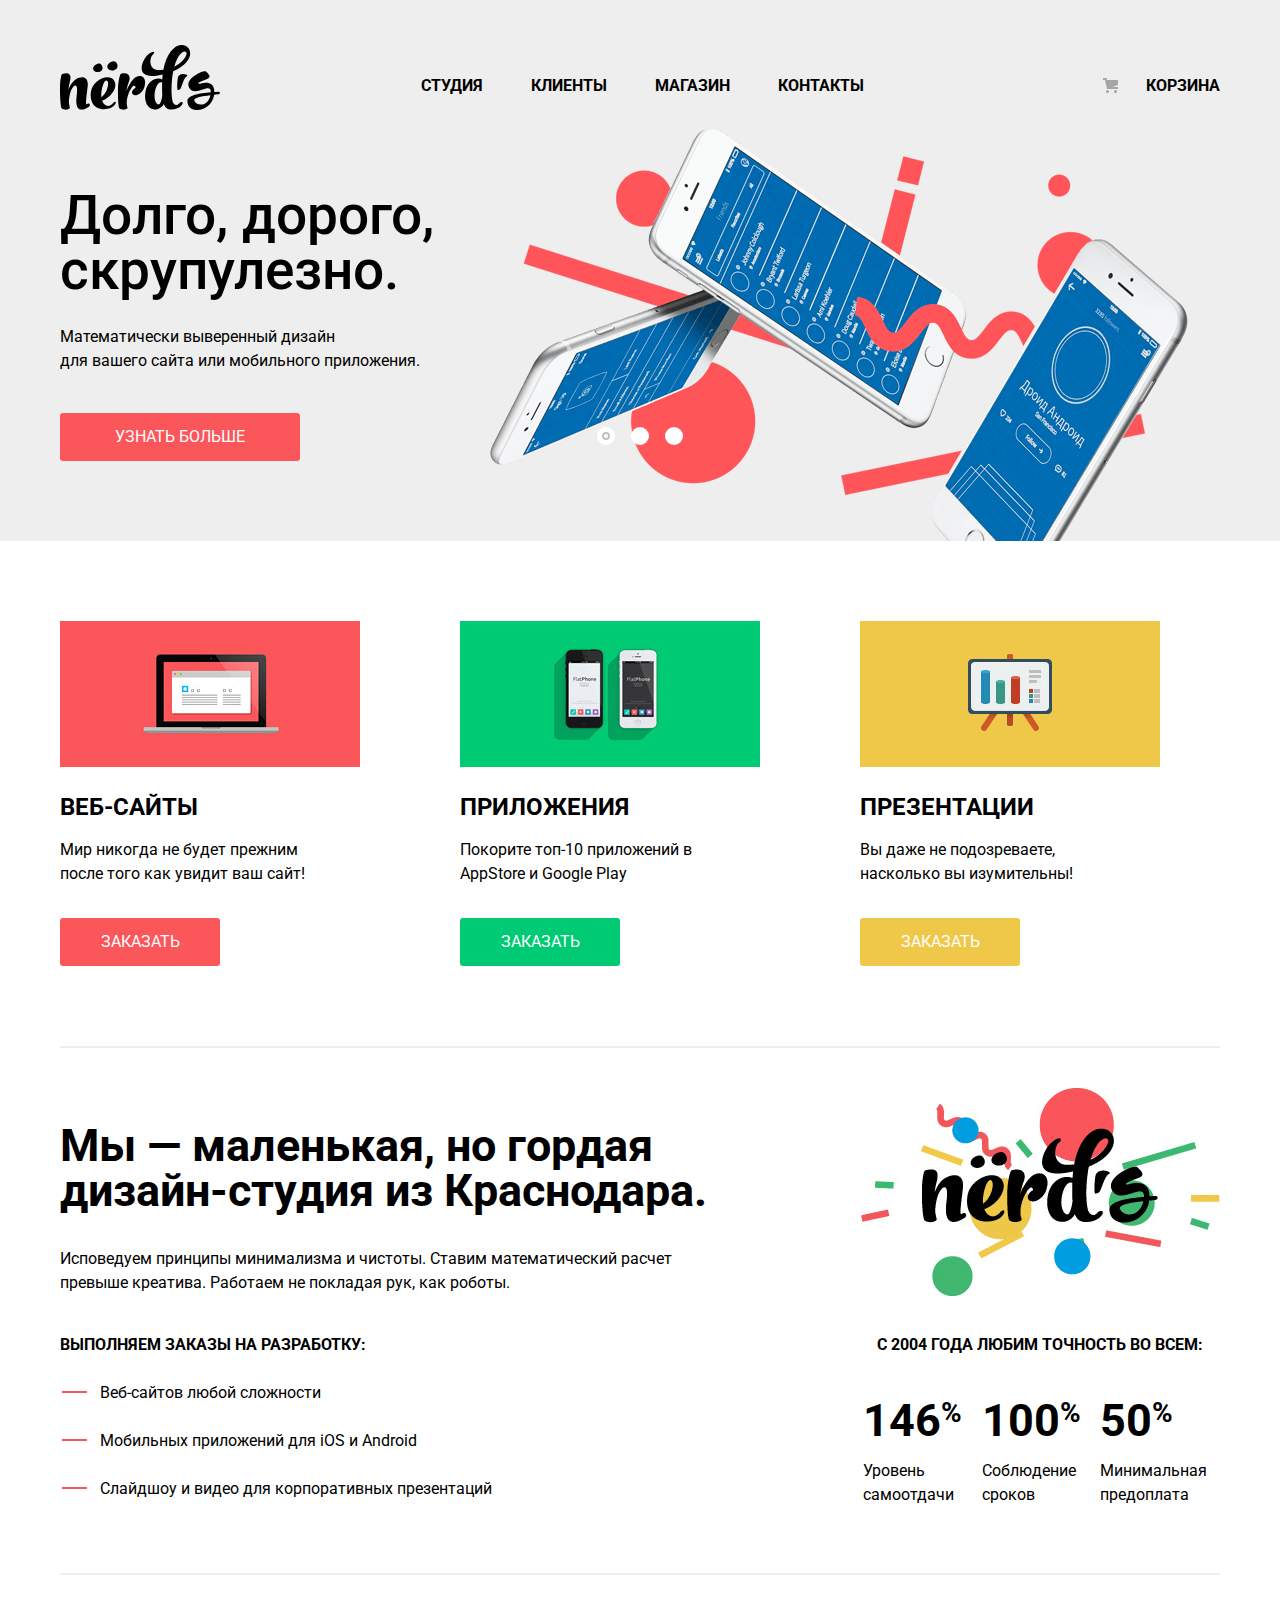
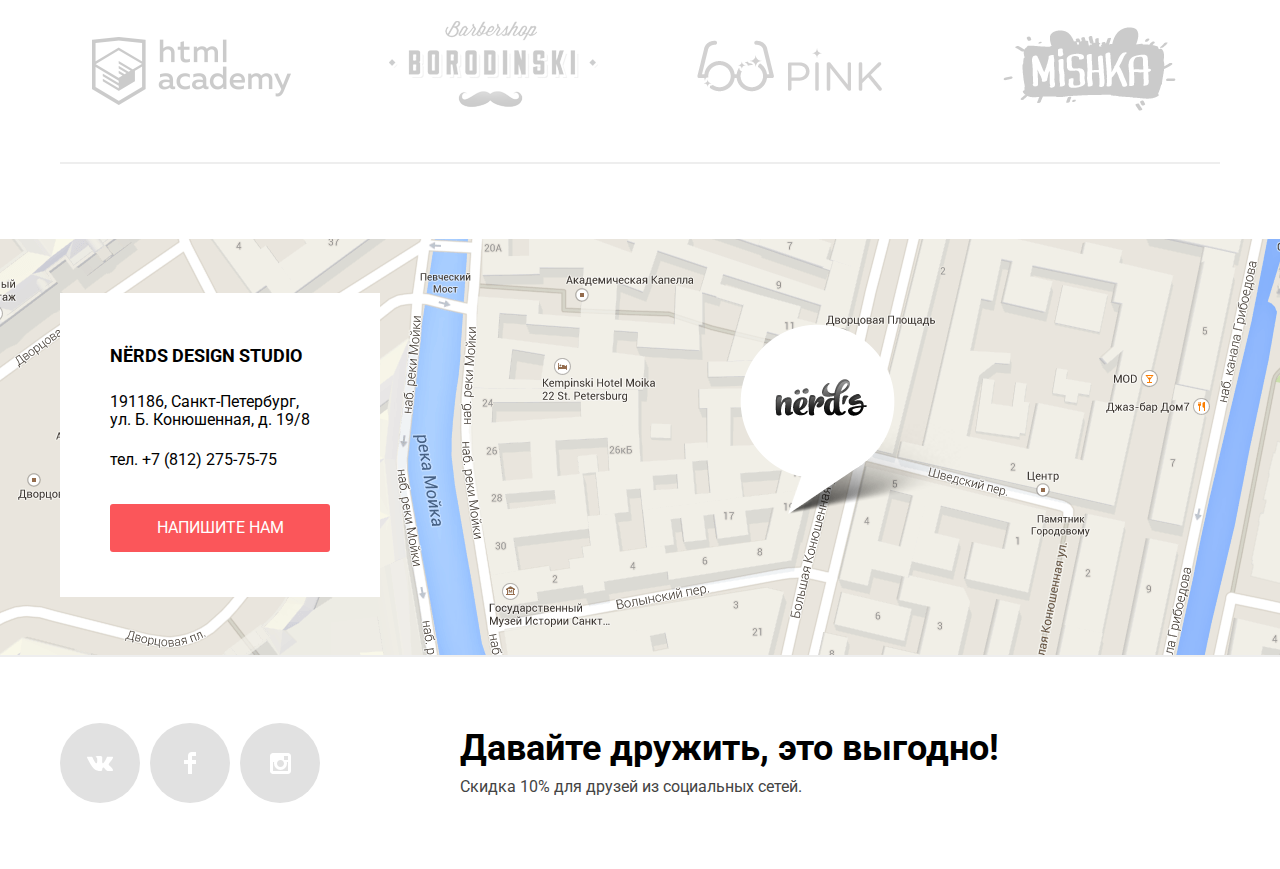
==== commit 1c5bb051: "Update index.html" ====
--- a/index.html
+++ b/index.html
@@ -5,7 +5,7 @@
 	<title>HTML Academy: Нёрдс</title>
 	<link href="https://fonts.googleapis.com/css?family=Roboto:400,500,700&display=swap&subset=cyrillic" rel="stylesheet">
 	<link href="css/normalize.css" rel="stylesheet">
-	<link href="css/style.css" rel="stylesheet">
+	<link href="css/style.min.css" rel="stylesheet">
 </head>
 <body>
 	<header class="main-header">
@@ -124,8 +124,8 @@
 					<h3>Nёrds design studio</h3>
 					<p>191186, Санкт-Петербург, <br>
 					ул. Б. Конюшенная, д. 19/8</p>
-					<p>тел. <a href="tel:+78122757575">+7 (812) 275-75-75</a></p>
-					<a href="#" class="button">Напишите нам</a>
+					<p>тел. <a href="tel:+78122757575" class="contacts-tel">+7 (812) 275-75-75</a></p>
+					<a href="form.html" class="button contacts-button">Напишите нам</a>
 				</div>
 				<img class="map-marker" src="img/map-marker.png" width="231" height="190" alt="Указатель местоположения по адресу: 191186, Санкт-Петербург, ул. Б. Конюшенная, д. 19/8">
 			</div>
@@ -154,7 +154,7 @@
 		<form class="modal-form" action="https://echo.htmlacademy.ru" method="post">
 			<p class="modal-item">
 				<label for="name">Ваше имя:</label>
-				<input type="text" name="name" id="name" placeholder="Имя Фамилия">
+				<input class="modal-input-name" type="text" name="name" id="name" placeholder="Имя Фамилия">
 			</p>
 			<p class="modal-item">
 				<label for="email">Ваш e-mail:</label>
@@ -167,5 +167,7 @@
 			<button class="button" type="submit">Отправить</button>
 		</form>					
 	</section>
+	<script src="js/script.min.js"> 
+	</script>
 </body>
 </html>--- a/css/style.min.css
+++ b/css/style.min.css
@@ -0,0 +1 @@
+body{margin:0;padding:0;min-width:1200px;font-family:"Roboto",Arial,sans-serif;font-size:16px;line-height:1.5;font-weight:400;color:#000}a{text-decoration:none}img{max-width:100%;height:auto}.visually-hidden:not(:focus):not(:active),input[type=checkbox].visually-hidden,input[type=radio].visually-hidden{position:absolute;width:1px;height:1px;margin:-1px;border:0;padding:0;white-space:nowrap;clip-path:inset(100%);clip:rect(0 0 0 0);overflow:hidden}.button{display:block;width:240px;padding:15px 0;font-size:16px;line-height:18px;text-transform:uppercase;text-align:center;text-decoration:none;font-weight:400;background-color:#fb565a;border-radius:3px;border:0;color:#fff}.button:focus,.button:hover{background-color:#e74246}.button:active{background-color:#d7373b;color:rgba(255,255,255,.3);box-shadow:inset 0 3px 0 rgba(0,0,0,.1)}.container{width:1200px;margin:0 auto;padding:0 20px;box-sizing:border-box}.main-header{line-height:1.875;font-weight:700;color:#000;background-color:#eee}.main-navigation{display:flex;flex-direction:row;margin:0;justify-content:space-between;padding:35px 0 0}.main-navigation-logo{height:65px;width:160px;padding-top:10px}.site-navigation,.user-navigation{list-style:none;text-transform:uppercase}.site-navigation a,.user-navigation a{color:#000}.site-navigation{display:flex;flex-direction:row;margin:0 auto;justify-content:center;align-items:center;width:620px;flex-wrap:wrap;padding:27px 0 0}.site-navigation li{padding-right:48px}.site-navigation li:last-child{padding-right:0}.user-navigation{display:flex;max-width:160px;justify-content:center;align-items:center;flex-wrap:wrap;padding:27px 0 0;margin:0 0 0 37px}.site-navigation a[href]:focus,.site-navigation a[href]:hover,.user-navigation a[href]:focus,.user-navigation a[href]:hover{color:#fb565a}.site-navigation a[href]:active,.user-navigation a[href]:active{color:rgba(0,0,0,.3)}.site-navigation a{position:relative;display:inline-block;outline:0;vertical-align:middle}.active a::after{position:absolute;top:110%;left:0;width:100%;height:2px;background-color:#fb565a;content:"";transition:opacity .3s,transform .3s}.main-navigation-logo:focus img,.main-navigation-logo:hover img{opacity:.8}.main-navigation-logo:active img,.social-button:active svg{opacity:.3}.user-navigation .basket{position:relative;padding-left:45px}.basket::before{content:"";position:absolute;top:2px;left:2px;width:15px;height:15px;background-image:url(../img/icons/cart-icon.svg);background-repeat:no-repeat;background-position:0 0}.main-intro{position:relative;background-color:#eee}.intro-controls{position:absolute;left:50%;bottom:104px;z-index:100;width:160px;height:18px;text-align:center;font-size:0;transform:translateX(-50%)}.intro-controls label{position:relative;display:inline-block;width:18px;height:18px;padding:8px;vertical-align:middle;border-radius:50%;cursor:pointer}.intro-controls label::after{content:"";position:absolute;top:8px;left:8px;z-index:1;width:18px;height:18px;background:#fff;border-radius:50%}.intro-list{margin:0;padding:0;list-style:none}.intro-item{display:none;padding:78px 0 80px}.intro-item:nth-child(1){background-image:url(../img/slide1.png);background-repeat:no-repeat;background-position:93% 18px}.intro-item:nth-child(2),.intro-item:nth-child(3){background-image:url(../img/slide2.png);background-repeat:no-repeat;background-position:100% 0}.intro-item:nth-child(3){background-image:url(../img/slide3.png);background-position:100% 20px}#product-1:checked~.intro-list .intro-item:nth-child(1),#product-2:checked~.intro-list .intro-item:nth-child(2),#product-3:checked~.intro-list .intro-item:nth-child(3){display:block}#product-1:checked~.intro-controls .intro-controls-item--1::before,#product-2:checked~.intro-controls .intro-controls-item--2::before,#product-3:checked~.intro-controls .intro-controls-item--3::before{content:"";position:absolute;left:50%;top:50%;z-index:2;width:4px;height:4px;margin:-4px;background-color:inherit;border:2px solid #c1c1c1;border-radius:50%}.header-title,.intro-item h3{font-size:55px;line-height:1;font-weight:500}.intro-item h3{max-width:600px;margin:0 0 27px}.intro-item p{font-weight:400;max-width:430px;margin:0 0 40px}.intro{display:flex;justify-content:center;text-align:center}.header-title{padding-top:41px;padding-bottom:70px}.catalog-item{text-align:left;width:300px;padding-top:40px;padding-bottom:40px;margin-right:100px}.catalog-item h3{padding:0;font-size:24px;line-height:1.25;text-transform:uppercase;margin:25px 0 0}.catalog-list{display:flex;margin:0;justify-content:left;flex-wrap:wrap;border-bottom:2px solid #eee;padding:40px 0}.catalog-item:last-child{margin-right:0}.catalog-item .button{width:160px;margin-top:32px}.catalog-item-image{display:inline-block;vertical-align:middle;width:300px;height:146px;background-color:#fb565a}.catalog-item:nth-child(2) .catalog-item-image{background-color:#00ca74}.catalog-item:nth-child(3) .catalog-item-image{background-color:#efc849}.catalog-button-second{background-color:#00ca74}.catalog-button-second:focus,.catalog-button-second:hover{background-color:#00bc6c}.catalog-button-second:active{background-color:#00aa62;color:rgba(255,255,255,.3)}.catalog-button-third{background-color:#efc84a}.catalog-button-third:focus,.catalog-button-third:hover{background-color:#eab534}.catalog-button-third:active{background-color:#e5a722;color:rgba(255,255,255,.3)}.about-company{display:flex;justify-content:space-between}.about-company-description{width:660px;margin:0;padding:30px 0 56px}.about-company-description h3{font-size:45px;line-height:1;margin-bottom:34px}.about-company-list{font-size:16px;line-height:1.5;font-weight:700;text-transform:uppercase;margin-top:38px}.about-company-description li{list-style:none;position:relative;margin-top:24px}.about-company-description li::before{content:"";width:25px;height:2px;background-color:#fb565a;position:absolute;bottom:50%;left:-38px}.about-company-innumbers{width:360px;padding-top:40px}.about-company-innumbers caption{margin-top:30px;margin-bottom:27px}.company-statistics{font-size:45px;font-weight:700;width:120px}.company-statistics sup{font-size:28px}.customers-list{display:flex;flex-wrap:wrap;justify-content:space-between;padding:0;list-style:none;border-top:2px solid #eee;border-bottom:2px solid #eee;margin:0 0 75px}.customers-item img{opacity:.2}.customers-item:focus img,.customers-item:hover img,.modal-close:focus::before,.modal-close:hover::before{opacity:1}.customers-item:active img,.modal-close:active::before{opacity:.1}.map{min-height:418px;margin:0 auto;padding:0;box-sizing:border-box;background-color:#eee;background-image:url(../img/map.png);background-repeat:no-repeat;background-position:top center}.map .container{position:relative}.map h3{font-size:18px;line-height:30px;font-weight:700;text-transform:uppercase}.map p{font-size:16px;line-height:18px;margin-top:22px}.map .button{width:220px;margin-top:35px}.contacts{width:220px;position:absolute;background-color:#fff;top:54px;padding:30px 50px 45px}.contacts-tel{color:#000}.contacts-tel:focus,.contacts-tel:hover{color:#fb565a}.contacts-tel:active{color:#000;opacity:.3}.map-marker{position:absolute;top:85px;left:700px}.main-footer{display:flex;justify-content:flex-start;color:#444;background-color:#fff}.footer-social,.social-button{display:flex;align-items:center}.footer-social{padding:0;flex-wrap:wrap;margin:0 20px 0 0;justify-content:space-between;width:260px}.footer-social li{list-style:none}.social-button{width:80px;height:80px;background-color:#e1e1e1;justify-content:center;border-radius:50%}.footer-sale{width:760px;vertical-align:center;padding-top:73px;padding-bottom:70px;margin-left:120px}.footer-sale b{font-size:36px;line-height:1;font-weight:700;color:#000}.footer-sale p{padding:0;margin:8px 0 0}.social-button:focus,.social-button:hover{background-color:#e74246}.social-button:active{background-color:rgba(215,55,59);box-shadow:inset 0 3px 0 rgba(0,0,0,.1)}.modal{position:fixed;background-color:#fff;z-index:100;display:none}.modal-show{display:block}.modal-letter{top:5px;left:50%;margin-left:-480px}.modal-close,.modal-close::before{position:absolute;width:21px;height:21px}.modal-close{right:95px;font-size:0;border:0;background-color:transparent;cursor:pointer;top:80px}.modal-close::before{content:"";top:0;left:0;background-image:url(../img/icons/close-cross.svg);background-repeat:no-repeat;background-position:0 0;opacity:.3}.modal.container{width:960px;box-shadow:0 20px 40px rgba(0,0,0,.75)}.modal-form{display:flex;flex-wrap:wrap;padding-left:80px;padding-right:80px}.modal-item{width:360px;margin-top:40px}.modal-item:first-child{margin-right:40px}.modal-item-letter{width:760px;margin-top:18px;margin-bottom:40px}.modal-item input{width:100%;box-sizing:border-box}.modal-item label{font-size:16px;line-height:18px;font-weight:700;display:block;margin-bottom:9px}.modal h2{margin:0;font-size:45px;color:#000;line-height:45px;padding:70px 0 0 80px}.modal input,.modal textarea{font:inherit;background-color:transparent;border:2px solid #d7dcde;box-sizing:border-box;padding:12px 15px 11px 13px}.modal-item textarea{width:100%;box-sizing:border-box;padding:8px 15px 11px 12px}.modal input:hover,.modal textarea:hover{border-color:#b4b9bb}.modal input:focus,.modal textarea:focus{border-color:#000;outline:0}.modal input:invalid,.modal textarea:invalid{border-color:#e74246;color:#e74246}.modal .button{min-width:260px;margin-bottom:85px}.filters{width:260px}.filters form{padding-top:59px}.filter-item{margin:0;padding:0;border:0}.range-filter{width:260px;margin-top:49px}.filter-item legend{margin:0;padding:0;font-size:18px;line-height:24px;text-transform:uppercase;font-weight:700}.filter-item:nth-child(2) legend,.filter-item:nth-child(3) legend{margin-bottom:10px}.range-controls{position:relative;height:41px;margin-bottom:15px;padding-top:40px;padding-right:20px;padding-left:20px;background-color:#f1f1f1;border-radius:5px}.range-controls .scale{height:2px;background:#d7dcde}.range-controls .bar{width:70%;height:2px;background:#00ca74}.range-controls .toggle{position:absolute;top:31px;left:0;width:4px;height:4px;padding:0;border:8px solid #fff;background-color:#ababab;box-shadow:0 2px 1px 0 #cfcfcf;border-radius:50%;cursor:pointer}.range-controls .toggle-min{left:18px}.range-controls .toggle-max{left:160px}.price-controls{font-size:0}.price-controls label{display:inline-block;width:50%;font-size:16px;text-transform:uppercase;vertical-align:center}.price-controls input{width:60px;padding:10px;margin-left:10px;font-family:"Roboto",Arial,sans-serif;font-size:16px;text-align:center;color:#283136;border:0;border-radius:5px;background:#f1f1f1}.max-price{text-align:right}.filter-item:nth-child(2){margin-top:56px}.filter-item:nth-child(3){margin-top:27px}.filters ul{padding:0;margin:0;font-size:16px;line-height:1.25;list-style:none;color:#283136}.filters-list li{margin-top:10px;margin-bottom:20px;padding-left:36px}.filter-option label{font-size:16px;line-height:20px;position:relative;display:block;cursor:pointer;user-select:none}.filter-input-radio+label::before{content:"";position:absolute;height:17px;width:17px;border:4px solid #4d4d4d;opacity:.4;top:-3px;left:-36px;border-radius:50%}.filter-input-radio:checked+label::after{content:"";position:absolute;width:9px;height:9px;top:5px;left:-28px;background-color:#4d4d4d;opacity:.4;border-radius:50%}.filter-input-radio:focus+label::before,.filter-input-radio:hover+label::before{opacity:1}.filter-input-radio:disabled+label::before{opacity:.1}.filter-input-checkbox:disabled+label,.filter-input-radio:disabled+label{opacity:.3}.filter-input-radio:focus+label::after,.filter-input-radio:hover+label::after{opacity:1}.filter-input-radio:disabled+label::after{opacity:.1}.filter-input-checkbox+label::before{content:"";position:absolute;top:-2px;left:-36px;height:23px;width:26px;background-image:url(../img/icons/checkbox-off.svg);background-repeat:no-repeat;background-position:0 0;opacity:.4}.filter-input-checkbox:checked+label::before{content:"";position:absolute;height:23px;width:26px;background-image:url(../img/icons/checkbox-on.svg);background-repeat:no-repeat;background-position:0 0;opacity:.4}.filter-input-checkbox:focus+label::before,.filter-input-checkbox:hover+label::before{opacity:1}.filter-input-checkbox:disabled+label::before{opacity:.1}.filters-button{background-color:#eee;color:#000;width:260px;font-size:16px;line-height:18px;font-weight:500;margin-top:30px}.filters-button:focus,.filters-button:hover{background-color:#dfdfdf}.filters-button:active{background-color:#d5d5d5;color:rgba(0,0,0,.3)}.catalog-columns,.sorting{display:flex;justify-content:space-between}.sorting{flex-wrap:wrap}.sorting-list,.sorting-title{width:360px;margin-bottom:52px}.sorting-title{font-size:18px;line-height:1;text-transform:uppercase;margin-top:59px}.sorting-list{display:flex;flex-wrap:wrap;margin-top:57px}.sorting-list-icons{position:relative}.sorting-list-item{position:absolute;opacity:.2}.sorting-list-bottom{right:30px;bottom:52px}.sorting-list-top{right:0;bottom:52px}.sorting-list a:focus,.sorting-list a:hover,.sorting-list-item:focus,.sorting-list-item:hover{opacity:.6}.sorting-list a:active,.sorting-list-item:active{opacity:1}.sorting-list li{margin-right:28px;list-style:none}.sorting-list a{margin:0;padding:0;font-size:14px;line-height:18px;text-transform:uppercase;color:#000;opacity:.3;text-decoration:none}.sorting-list .sorting-active{color:#000;opacity:1}.catalog-product{width:760px;padding-bottom:50px}.catalog-product-list{display:flex;flex-wrap:wrap;margin:0;padding:0}.catalog-product-item:nth-child(2n){margin-right:0}.catalog-product-item{display:block;position:relative;text-align:left;padding:0;border:0;width:360px;margin:0 40px 27px 0}.catalog-product-item::before{content:"";display:block;height:40px;background-color:#e9e9e9;border-radius:5px 5px 0 0}.catalog-product-item::after{content:"";display:block;position:absolute;width:14px;height:14px;background-color:#fff;border-radius:50%;top:13px;left:16px;box-shadow:25px 0 0 0 #fff,50px 0 0 0 #fff}.catalog-product-item:focus::before,.catalog-product-item:hover::before{background-color:#4d4d4d}.catalog-product-info{position:absolute;display:flex;flex-direction:column;flex-wrap:wrap;justify-content:center;align-items:center;box-sizing:border-box;width:100%;bottom:7px;background-color:#eee;z-index:-1;margin:0;padding:0;vertical-align:center}.catalog-product-info-title{margin:25px 60px 0;text-transform:uppercase;font-size:18px;line-height:30px;font-weight:700;color:#000}.catalog-product-info-title:focus,.catalog-product-info-title:hover{color:#fb565a}.catalog-product-info-title:active{color:#000;opacity:.3}.catalog-product-info p{font-size:16px;line-height:18px;color:#666;margin-left:60px;margin-right:60px;margin-bottom:30px;text-align:center}.catalog-product-info .button{width:200px;margin-bottom:43px}.catalog-product-item:focus .catalog-product-info,.catalog-product-item:hover .catalog-product-info{z-index:5}.pagination-list{display:flex;padding:0;margin:39px 0 22px;list-style:none}.pagination-list li{list-style:none}.pagination-button:last-child a{padding-left:80px;padding-right:80px}.pagination-button a{font:inherit;font-size:16px;line-height:18px;text-transform:uppercase;font-weight:500;color:#000;background-color:#eee;padding:15px 20px;margin-right:10px;border-radius:3px}.pagination-button a:focus,.pagination-button a:hover{background-color:#dfdfdf}.pagination-button a:active{background-color:#d5d5d5;color:rgba(0,0,0,.3);box-shadow:inset 0 3px 0 rgba(0,0,0,.1)}.pagination-active a{font-size:16px;line-height:18px;text-transform:uppercase;font-weight:500;background-color:#fff;border:3px solid #dbdbdb;padding:12px 18px;margin-right:12px;border-radius:3px}